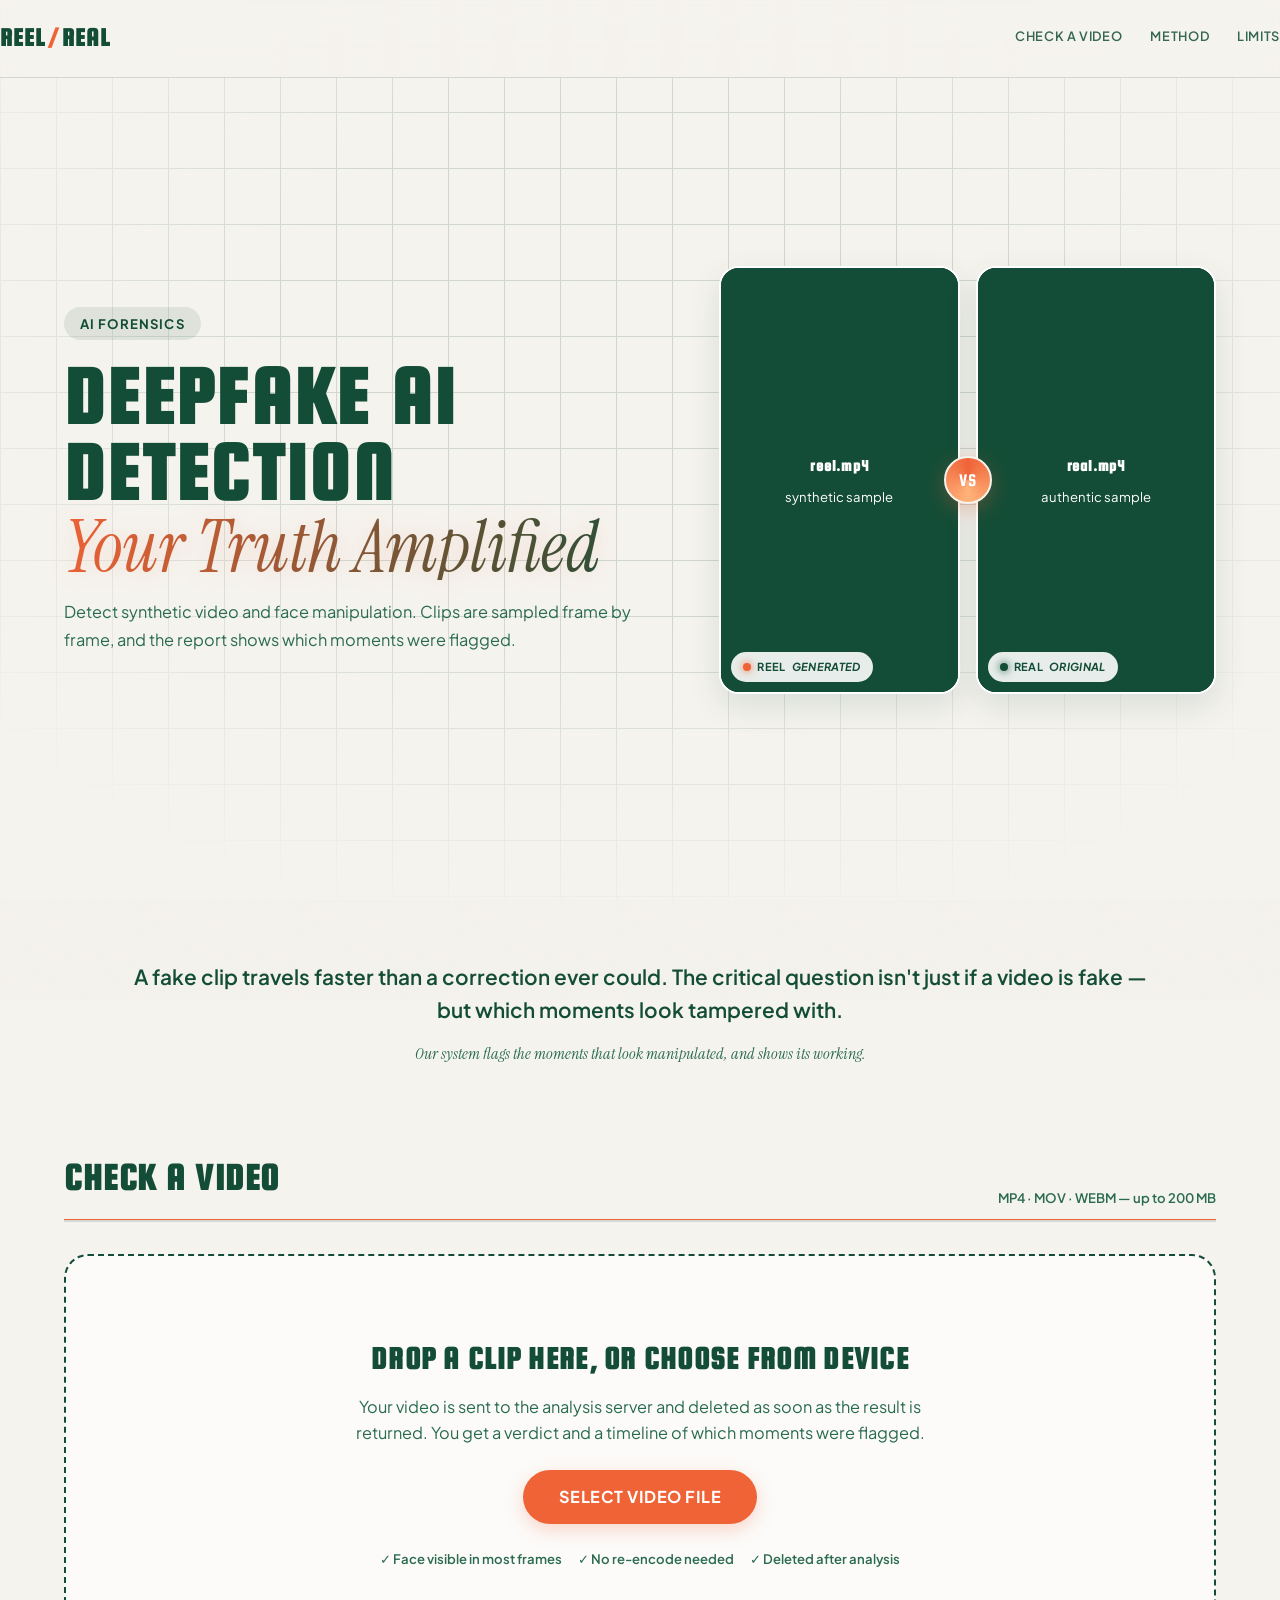
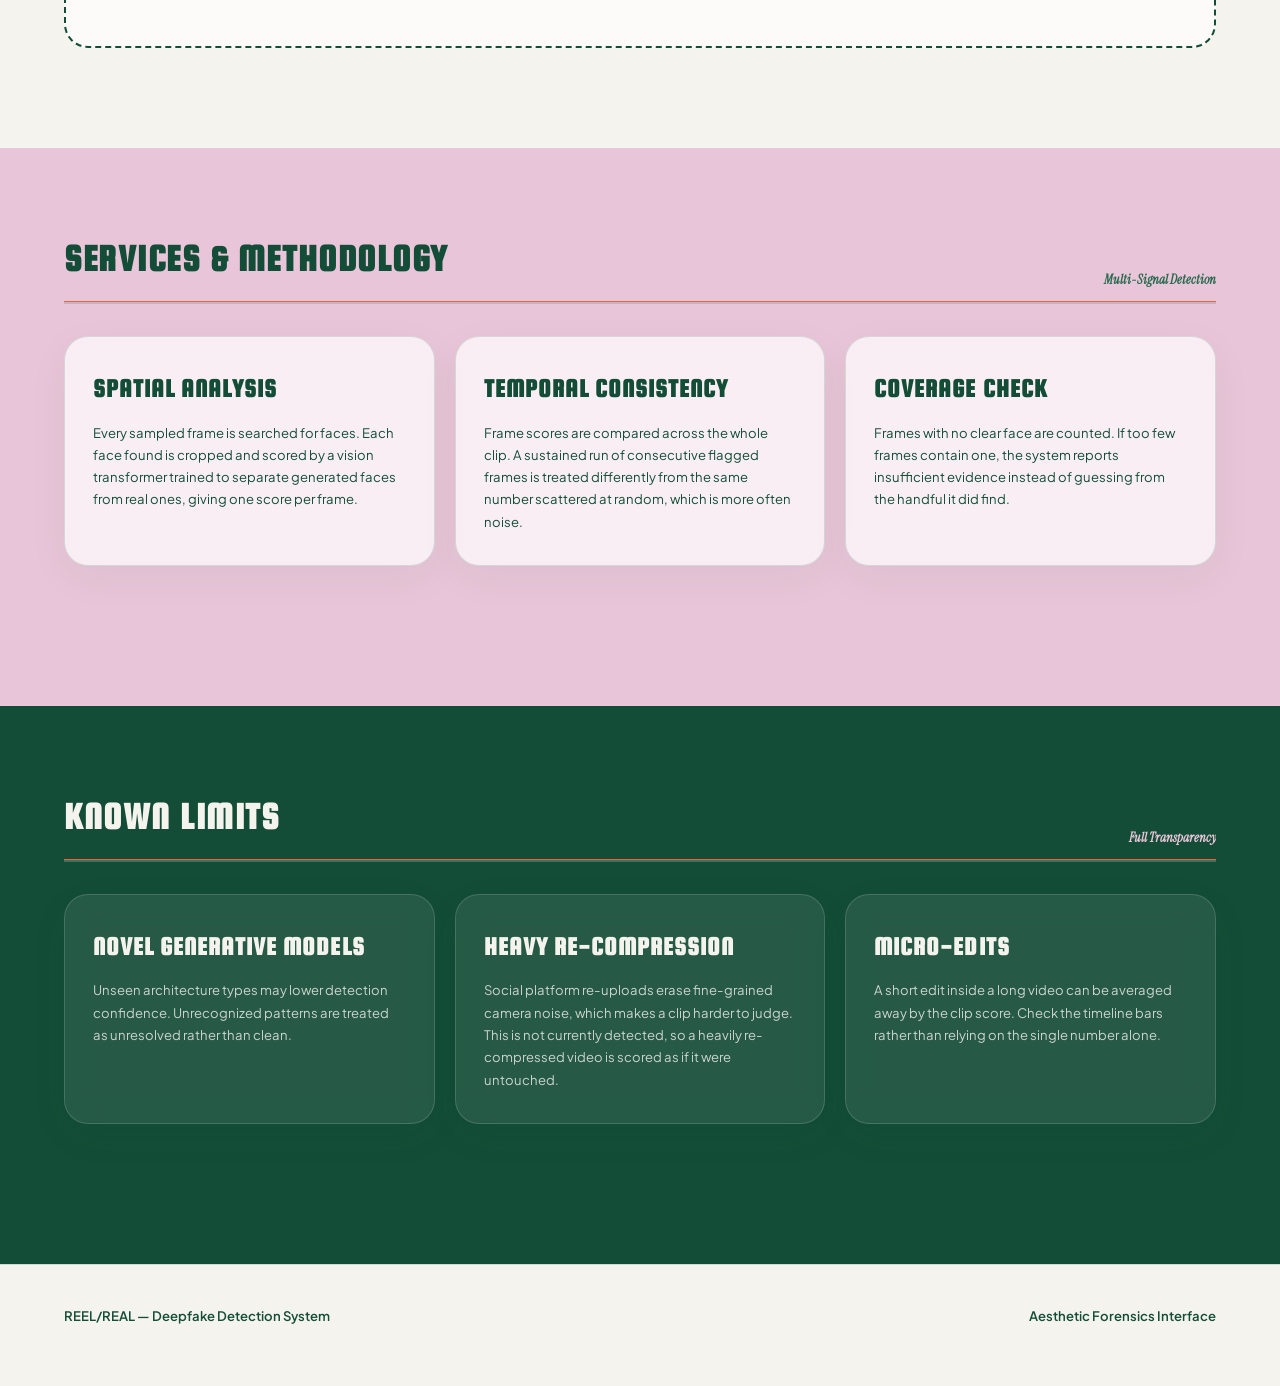
==== site/index.html @ 2e3a3734 "REEL/REAL deepfake detector: website, Chrome extension, connector, model" ====
<!DOCTYPE html>
<html lang="en">
<head>
<meta charset="utf-8">
<meta name="viewport" content="width=device-width, initial-scale=1">
<title>REEL vs REAL — Deepfake Video Detection</title>

<link rel="preconnect" href="https://fonts.googleapis.com">
<link rel="preconnect" href="https://fonts.gstatic.com" crossorigin>
<link href="https://fonts.googleapis.com/css2?family=Instrument+Serif:ital@0;1&family=Plus+Jakarta+Sans:wght@400;500;600;700;800&family=Squada+One&display=swap" rel="stylesheet">

<!-- tokens.css must load first: site.css consumes its custom properties.
     tokens.css is duplicated verbatim into extension/css/ so both surfaces
     share one palette and type scale. -->
<link rel="stylesheet" href="css/tokens.css">
<link rel="stylesheet" href="css/site.css">

<!-- Motion layer. Both files are purely additive and load last so they can
     override nothing but animation. Deleting these two lines returns the site
     to its static look with no other side effects. -->
<link rel="stylesheet" href="css/animate.css">
<link rel="stylesheet" href="css/enhance.css">
</head>
<body>

<header class="mast">
  <div class="wrap mast-in">
    <a href="#" class="mark">REEL<span>/</span>REAL</a>
    <nav>
      <a href="#detect">Check a video</a>
      <a href="#method">Method</a>
      <a href="#limits">Limits</a>
    </nav>
  </div>
</header>

<main>
<!-- Hero Section with Squada One Bold Display Headline -->
<section class="hero">
  <div class="wrap">
    <div class="hero-grid">

      <div class="hero-text">
        <span class="hero-tag">AI Forensics</span>
        <h1 class="title">DEEPFAKE AI DETECTION <span>Your Truth Amplified</span></h1>
        <p class="sub">Detect synthetic video and face manipulation. Clips are sampled frame by frame, and the report shows which moments were flagged.</p>
      </div>

      <div class="pair-wrapper">
        <div class="pair">
          <!-- Drop your own 9:16 clips at site/assets/reel.mp4 and
               site/assets/real.mp4. Until then the green .ghost panel shows. -->
          <figure class="slot" style="margin:0">
            <div class="ghost"><b>reel.mp4</b>synthetic sample</div>
            <video src="assets/reel.mp4" muted loop playsinline preload="metadata"></video>
            <figcaption class="slot-tag"><span class="dot f"></span> REEL <em>generated</em></figcaption>
          </figure>

          <div class="vs-badge">VS</div>

          <figure class="slot" style="margin:0">
            <div class="ghost"><b>real.mp4</b>authentic sample</div>
            <video src="assets/real.mp4" muted loop playsinline preload="metadata"></video>
            <figcaption class="slot-tag"><span class="dot t"></span> REAL <em>original</em></figcaption>
          </figure>
        </div>
      </div>

    </div>
  </div>
</section>

<section class="statement">
  <div class="wrap">
    <p>A fake clip travels faster than a correction ever could. The critical question isn't just if a video is fake — but which moments look tampered with.</p>
    <small class="serif">Our system flags the moments that look manipulated, and shows its working.</small>
  </div>
</section>

<section class="upload" id="detect">
  <div class="wrap">
    <div class="sec-head">
      <h2>Check a video</h2>
      <span>MP4 · MOV · WEBM — up to 200 MB</span>
    </div>

    <div class="drop" id="drop">
      <h3>Drop a clip here, or choose from device</h3>
      <p>Your video is sent to the analysis server and deleted as soon as the result is returned. You get a verdict and a timeline of which moments were flagged.</p>
      <button class="btn" id="pick">Select Video File</button>
      <!-- The real input is visually hidden and clicked programmatically so we
           can style the trigger freely without losing keyboard accessibility. -->
      <input type="file" id="file" accept="video/*" class="sr">

      <div class="limits">
        <span>✓ Face visible in most frames</span>
        <span>✓ No re-encode needed</span>
        <span>✓ Deleted after analysis</span>
      </div>
    </div>

    <div class="staged glass-panel" id="staged">
      <div class="staged-row">
        <div>
          <div class="name" id="sName">—</div>
          <div class="meta" id="sMeta">—</div>
        </div>
        <div class="grow">
          <button class="btn ghost" id="clear">Remove</button>
          <button class="btn" id="run">Analyze Video</button>
        </div>
      </div>

      <!-- Shown as soon as a file is chosen, so the clip can be checked before
           committing to a 35-second analysis. Muted: an autoplaying preview that
           makes noise is hostile. -->
      <div class="staged-preview" id="sPreview">
        <video id="sVideo" muted playsinline controls preload="metadata"></video>
      </div>

      <div class="bar" id="bar"><i></i></div>
      <div class="bar-label" id="barLabel">Extracting frames…</div>
    </div>
  </div>
</section>

<section class="report" id="report">
  <div class="wrap">
    <div class="sec-head">
      <h2>Analysis Report</h2>
      <span id="stamp">—</span>
    </div>

    <!-- Only shown when a result arrives from the Chrome extension. -->
    <div class="handoff-note" id="handoffNote"></div>

    <div class="glass-panel">
      <div class="verdict">
        <div class="file">
          <h3 id="rName">—</h3>
          <p id="rMeta">—</p>
        </div>
        <div class="badge" id="rBadge">Likely synthetic</div>
      </div>

      <div class="stats">
        <div class="stat"><span>Synthetic score</span><strong id="rScore">0.00</strong></div>
        <div class="stat"><span>Calibrated band</span><strong id="rBand">—</strong></div>
        <div class="stat"><span>Flagged duration (est.)</span><strong id="rDur">—</strong></div>
      </div>

      <div class="viewer">
        <div class="viewer-video">
          <div class="ghost" id="vGhost">Preview window</div>
          <video id="rVideo" controls playsinline></video>
        </div>
      </div>

      <div class="timeline">
        <h4>Timeline</h4>
        <p class="hint">Built from frames sampled across the clip, not from every frame. Click any bar to jump to that moment.</p>
        <div class="bars" id="bars"></div>
        <div class="axis"><span>0:00</span><span id="axisMid">—</span><span id="axisEnd">0:24</span></div>
        <div class="legend">
          <span><i style="background:var(--true)"></i> Below threshold</span>
          <span><i style="background:var(--warn)"></i> Near threshold</span>
          <span><i style="background:var(--fake)"></i> Above threshold — flagged</span>
        </div>
      </div>

      <div class="caveat">
        <b>Reading the score:</b> This model is uncalibrated, so the score is a raw model output rather than a probability, and no confidence interval is shown. It has not yet been validated against known deepfakes. Treat the result as an indication to look closer, not as a finding. The timeline is more informative than the single number.
      </div>
    </div>

    <div class="report-actions">
      <button class="btn ghost" id="again">Check another video</button>
    </div>
  </div>
</section>

<!-- Section with Aesthetic Pink Background -->
<div class="pink-theme-section">
  <section class="method" id="method">
    <div class="wrap">
      <div class="sec-head">
        <h2>Services &amp; Methodology</h2>
        <span class="serif">Multi-Signal Detection</span>
      </div>
      <div class="method-grid">
        <div class="cell glass-panel">
          <h3>Spatial Analysis</h3>
          <p>Every sampled frame is searched for faces. Each face found is cropped and scored by a vision transformer trained to separate generated faces from real ones, giving one score per frame.</p>
        </div>
        <div class="cell glass-panel">
          <h3>Temporal Consistency</h3>
          <p>Frame scores are compared across the whole clip. A sustained run of consecutive flagged frames is treated differently from the same number scattered at random, which is more often noise.</p>
        </div>
        <div class="cell glass-panel">
          <h3>Coverage Check</h3>
          <p>Frames with no clear face are counted. If too few frames contain one, the system reports insufficient evidence instead of guessing from the handful it did find.</p>
        </div>
      </div>
    </div>
  </section>
</div>

<!-- Section with Dark Forest Green Theme -->
<div class="dark-theme-section">
  <section class="method" id="limits">
    <div class="wrap">
      <div class="sec-head">
        <h2>Known Limits</h2>
        <span class="serif">Full Transparency</span>
      </div>
      <div class="method-grid">
        <div class="cell glass-panel">
          <h3>Novel Generative Models</h3>
          <p>Unseen architecture types may lower detection confidence. Unrecognized patterns are treated as unresolved rather than clean.</p>
        </div>
        <div class="cell glass-panel">
          <h3>Heavy Re-compression</h3>
          <p>Social platform re-uploads erase fine-grained camera noise, which makes a clip harder to judge. This is not currently detected, so a heavily re-compressed video is scored as if it were untouched.</p>
        </div>
        <div class="cell glass-panel">
          <h3>Micro-Edits</h3>
          <p>A short edit inside a long video can be averaged away by the clip score. Check the timeline bars rather than relying on the single number alone.</p>
        </div>
      </div>
    </div>
  </section>
</div>

</main>

<footer>
  <div class="wrap foot-in">
    <span>REEL/REAL — Deepfake Detection System</span>
    <span>Aesthetic Forensics Interface</span>
  </div>
</footer>

<!-- detector.js defines window.ReelReal and must load before app.js. -->
<script src="js/config.js"></script>
<script src="js/detector.js"></script>
<script src="js/app.js"></script>

<!-- Motion layer, loaded after app.js so the elements it watches already
     exist. Neither file reads or writes analysis state. -->
<script src="js/reveal.js"></script>
<script src="js/enhance.js"></script>
</body>
</html>
---- site/css/tokens.css ----
/* ============================================================================
   REEL/REAL — SHARED STYLE LAYER
   ----------------------------------------------------------------------------
   This file is the single source of visual truth for BOTH surfaces:
     site/css/tokens.css        <-- you are here (the master copy)
     extension/css/tokens.css   <-- byte-identical duplicate

   Chrome extensions cannot reach outside their own folder, so the extension
   needs its own physical copy. Edit THIS file, then copy it across. Everything
   below is surface-agnostic: design tokens plus the handful of primitives that
   genuinely look the same in a 1320px page and a 380px popup.

   Anything that is layout-specific lives in site/css/site.css or
   extension/css/popup.css instead.
   ========================================================================== */

:root {
  /* ---- Palette ---- */
  --bg-cream: #F5F3EE;
  --bg-pink: #E8C5D8;
  --forest-green: #144D37;
  --forest-dark: #0A3223;
  --accent-orange: #EF6337;
  --accent-blue: #3A82C4;
  --text-dark: #144D37;
  --text-muted: #2A6B50;

  --white: #ffffff;
  --white-trans: rgba(255, 255, 255, 0.72);
  --white-glass: rgba(255, 255, 255, 0.65);
  --green-glass: rgba(20, 77, 55, 0.05);
  --border-color: rgba(20, 77, 55, 0.15);

  /* ---- Verdict semantics ----
     These three names are the contract between the CSS and the detector's
     `severity` / timeline `label` values. Do not rename without updating
     js/detector.js. */
  --fake: #EF6337;   /* severity: bad  / label: synthetic */
  --warn: #D97706;   /* severity: warn / label: uncertain */
  --true: #144D37;   /* severity: ok   / label: authentic */

  /* ---- Type families ----
     Tokenised so the extension can swap in local fallbacks without the
     component CSS knowing anything about it. */
  --font-sans: "Plus Jakarta Sans", system-ui, -apple-system, "Segoe UI", sans-serif;
  --font-display: "Squada One", "Arial Narrow", Impact, sans-serif;
  --font-serif: "Instrument Serif", Georgia, "Times New Roman", serif;

  /* ---- Fluid type scale ----
     clamp() means the site scales with the viewport. The popup has a fixed
     380px viewport, so it lands near the bottom of every clamp automatically. */
  --step--1: clamp(.72rem, .68rem + .2vw, .82rem);
  --step-0: clamp(.9rem, .85rem + .25vw, 1.02rem);
  --step-1: clamp(1.1rem, 1rem + .45vw, 1.3rem);
  --step-2: clamp(1.6rem, 1.4rem + 1vw, 2.2rem);
  --step-3: clamp(2.4rem, 1.8rem + 3vw, 4.2rem);

  --gutter: clamp(20px, 5vw, 80px);
  --maxw: 1320px;
  --radius: 24px;
  --radius-sm: 14px;
}

/* ---- Reset / base ---- */
* { box-sizing: border-box; }
html { scroll-behavior: smooth; }

@media (prefers-reduced-motion: reduce) {
  html { scroll-behavior: auto; }
  * { animation: none !important; transition: none !important; }
}

a { color: inherit; text-decoration: none; }
:focus-visible { outline: 2px solid var(--forest-green); outline-offset: 3px; }

/* Visually hidden but still announced by screen readers. Used for the real
   <input type="file">, which we hide behind a styled button. */
.sr {
  position: absolute; width: 1px; height: 1px;
  overflow: hidden; clip: rect(0 0 0 0); white-space: nowrap;
}

.serif { font-family: var(--font-serif); font-style: italic; }
.sans-bold { font-family: var(--font-display); text-transform: uppercase; letter-spacing: .05em; }

/* ============================================================================
   SHARED PRIMITIVES — identical on both surfaces
   ========================================================================== */

/* Frosted card. backdrop-filter needs something behind it to blur, so this
   only reads as "glass" over the cream/pink page backgrounds. */
.glass-panel {
  background: var(--white-glass);
  backdrop-filter: blur(16px);
  -webkit-backdrop-filter: blur(16px);
  border: 1px solid var(--border-color);
  border-radius: var(--radius);
  box-shadow: 0 12px 40px rgba(20, 77, 55, 0.05);
}

.btn {
  display: inline-block;
  padding: 14px 36px;
  border: none;
  border-radius: 50px;
  background: var(--accent-orange);
  color: var(--white);
  font: inherit;
  font-size: var(--step-0);
  font-weight: 700;
  cursor: pointer;
  transition: all .2s ease;
  text-transform: uppercase;
  letter-spacing: 0.03em;
  box-shadow: 0 6px 18px rgba(239, 99, 55, 0.25);
}
.btn:hover { background: #d85228; transform: translateY(-2px); box-shadow: 0 10px 22px rgba(239, 99, 55, 0.35); }
.btn.ghost {
  background: var(--white); color: var(--forest-green);
  border: 1px solid var(--border-color); box-shadow: none; text-transform: none;
}
.btn.ghost:hover { background: var(--bg-cream); transform: translateY(-2px); }
.btn[disabled] { opacity: .4; cursor: not-allowed; transform: none; }

/* Verdict pill. Defaults to "synthetic"; .clean flips it to authentic. */
.badge {
  padding: 10px 20px;
  font-size: var(--step--1);
  font-weight: 700;
  border-radius: 50px;
  border: 1px solid var(--fake);
  color: var(--fake);
  background: rgba(239, 99, 55, 0.1);
  white-space: nowrap;
  text-transform: uppercase;
  letter-spacing: 0.05em;
}
.badge.clean { border-color: var(--true); color: var(--true); background: rgba(20, 77, 55, 0.1); }

/* Status dot */
.dot { width: 8px; height: 8px; border-radius: 50%; display: inline-block; }
.dot.f { background: var(--fake); box-shadow: 0 0 8px var(--fake); }
.dot.t { background: var(--true); box-shadow: 0 0 8px var(--true); }

/* Evidence row: label on the left, detector finding on the right.
   The severity class comes straight off result.artifacts[].severity. */
.ev {
  display: flex; align-items: center; justify-content: space-between; gap: 16px;
  padding: 12px 0; border-top: 1px solid var(--border-color);
  font-size: var(--step--1);
}
.ev:first-of-type { border-top: 0; }
.ev b { font-weight: 600; color: var(--forest-green); }
.ev span { color: var(--text-muted); font-weight: 600; text-align: right; }
.ev span.flag, .ev span.warn { color: var(--warn); }
.ev span.bad { color: var(--fake); }
.ev span.ok { color: var(--true); }
/* "na" = the model does not measure this signal at all. Deliberately muted and
   italic so an unmeasured row can never be mistaken at a glance for a finding. */
.ev span.na { color: var(--text-muted); font-weight: 500; font-style: italic; opacity: .7; }

/* Per-second timeline. Each <button> is one second of video; its height is the
   synthetic score and its class is the verdict label for that second. */
.bars { display: flex; align-items: flex-end; gap: 4px; height: 100px; }
.bars button {
  flex: 1; border: 0; padding: 0; background: var(--true);
  cursor: pointer; border-radius: 4px; opacity: .85; transition: all .15s ease;
}
.bars button.w { background: var(--warn); }
.bars button.f { background: var(--fake); }
.bars button:hover { opacity: 1; transform: scaleY(1.08); }
.bars button.now { opacity: 1; box-shadow: 0 0 0 2px var(--white) inset; }

.axis {
  display: flex; justify-content: space-between; margin-top: 12px;
  font-size: var(--step--1); color: var(--text-muted); font-weight: 600;
}
.legend {
  display: flex; flex-wrap: wrap; gap: 20px; margin-top: 20px;
  font-size: var(--step--1); color: var(--text-muted); font-weight: 600;
}
.legend i { width: 10px; height: 10px; border-radius: 50%; display: inline-block; margin-right: 6px; }

/* Determinate progress bar used during analysis on both surfaces. */
.bar { height: 6px; background: rgba(20, 77, 55, 0.1); border-radius: 10px; overflow: hidden; display: none; }
.bar.on { display: block; }
.bar i { display: block; height: 100%; width: 0; background: var(--forest-green); transition: width .2s linear; }
.bar-label { margin-top: 10px; font-size: var(--step--1); color: var(--forest-green); font-weight: 600; display: none; }
.bar-label.on { display: block; }

/* Dashed upload target. .over is toggled during dragenter/dragover. */
.drop {
  border: 2px dashed var(--forest-green);
  background: var(--white-glass);
  backdrop-filter: blur(12px);
  border-radius: var(--radius);
  text-align: center;
  transition: all .2s ease;
}
.drop.over { border-color: var(--accent-orange); background: var(--white); }
---- site/css/site.css ----
/* ============================================================================
   REEL/REAL — WEBSITE LAYOUT
   ----------------------------------------------------------------------------
   Website-only styles. Loaded AFTER tokens.css, which supplies every colour,
   font family, size step and shared primitive used below.

   Nothing in this file is duplicated into the extension: a fixed masthead,
   100vh hero and 3-up grids are meaningless in a 380px popup.
   ========================================================================== */

body {
  margin: 0;
  background-color: var(--bg-cream);
  color: var(--forest-green);
  font-family: var(--font-sans);
  font-size: var(--step-0);
  line-height: 1.6;
  -webkit-font-smoothing: antialiased;
  min-height: 100vh;
}

.wrap { max-width: var(--maxw); margin: 0 auto; padding-inline: var(--gutter); }

/* ---------- Masthead ---------- */
/* The masthead is fixed, so an anchor jump would otherwise scroll a section's
   heading underneath it and leave the body copy as the first visible thing.
   scroll-padding-top holds every #anchor landing clear of the bar - measured
   header height is 78px, plus breathing room. */
html { scroll-padding-top: 96px; }

.mast {
  position: fixed; top: 0; left: 0; right: 0; z-index: 40;
  backdrop-filter: blur(12px); -webkit-backdrop-filter: blur(12px);
  background: rgba(245, 243, 238, 0.85);
  border-bottom: 1px solid var(--border-color);
}
.mast-in {
  display: flex; align-items: center; justify-content: space-between;
  padding: 18px 0; font-size: var(--step--1); font-weight: 600; letter-spacing: .05em;
}
.mark {
  font-family: var(--font-display);
  font-size: clamp(1.4rem, 2vw, 1.8rem); color: var(--forest-green);
  letter-spacing: 0.04em; text-transform: uppercase;
  display: flex; align-items: center; gap: 4px;
}
.mark span { color: var(--accent-orange); }
.mast nav { display: flex; gap: 28px; }
.mast nav a {
  color: var(--forest-green); opacity: 0.85; transition: opacity .2s, transform .2s;
  position: relative; padding-bottom: 4px; font-weight: 600;
  text-transform: uppercase; font-size: 0.8rem; letter-spacing: 0.05em;
}
.mast nav a:hover { opacity: 1; transform: translateY(-1px); }
@media (max-width: 760px) { .mast nav { display: none; } }

/* ---------- Hero ---------- */
.hero {
  min-height: 100vh;
  display: flex; align-items: center; justify-content: center;
  padding: 120px 0 60px; position: relative;
  background: var(--bg-cream);
}
.hero-grid {
  display: grid; grid-template-columns: 1.1fr 0.9fr; gap: 48px;
  align-items: center; width: 100%;
}
@media (max-width: 960px) {
  .hero-grid { grid-template-columns: 1fr; gap: 40px; text-align: center; }
}

.hero-text { display: flex; flex-direction: column; gap: 18px; }
.hero-tag {
  display: inline-block; align-self: flex-start;
  padding: 6px 16px; background: rgba(20, 77, 55, 0.1); color: var(--forest-green);
  border-radius: 50px; font-size: var(--step--1); font-weight: 700;
  letter-spacing: .08em; text-transform: uppercase;
}
@media (max-width: 960px) { .hero-tag { align-self: center; } }

.title {
  margin: 0;
  font-family: var(--font-display);
  font-size: clamp(3.2rem, 6.5vw, 5.8rem);
  line-height: 0.92;
  color: var(--forest-green);
  letter-spacing: 0.04em;
  text-transform: uppercase;
}
/* The italic serif second line is the one deliberate break from the display
   face — it carries the whole "editorial" feel of the brand. */
.title span {
  font-family: var(--font-serif);
  font-style: italic;
  font-weight: 400;
  text-transform: none;
  color: var(--accent-orange);
  display: block;
  letter-spacing: normal;
  font-size: 0.85em;
  margin-top: 4px;
}

.sub {
  margin: 0; color: var(--text-muted); font-size: var(--step-0);
  line-height: 1.7; max-width: 52ch; font-weight: 400;
}

/* ---------- Hero video pair (9:16 reel format) ---------- */
.pair-wrapper { position: relative; width: 100%; max-width: 520px; margin: 0 auto; }
.pair {
  display: grid; grid-template-columns: 1fr 1fr; gap: 16px;
  position: relative; align-items: center;
}
.vs-badge {
  position: absolute; top: 50%; left: 50%; transform: translate(-50%, -50%);
  z-index: 10; width: 48px; height: 48px; background: var(--accent-orange);
  color: var(--white); font-family: var(--font-display); font-size: 1.1rem;
  letter-spacing: 0.05em; border-radius: 50%; display: grid; place-content: center;
  box-shadow: 0 6px 20px rgba(239, 99, 55, 0.3); border: 2px solid var(--bg-cream);
}

.slot {
  position: relative; background: var(--forest-dark); aspect-ratio: 9/16;
  border-radius: 20px; overflow: hidden;
  box-shadow: 0 12px 32px rgba(20, 77, 55, 0.12);
  border: 2px solid var(--white); transition: transform .3s ease;
}
.slot:hover { transform: translateY(-4px); }
.slot video { width: 100%; height: 100%; object-fit: cover; display: block; }
/* Placeholder shown until the video's first frame decodes — and left in place
   permanently if assets/reel.mp4 and assets/real.mp4 are missing. */
.slot .ghost {
  position: absolute; inset: 0;
  display: flex; flex-direction: column; align-items: center; justify-content: center;
  gap: 6px; text-align: center; color: var(--white);
  background: var(--forest-green);
  font-size: var(--step--1); padding: 12px;
}
.slot .ghost b { display: block; font-size: var(--step-0); font-family: var(--font-display); letter-spacing: 0.05em; }

.slot-tag {
  position: absolute; left: 10px; bottom: 10px; display: flex;
  align-items: center; gap: 6px; padding: 6px 12px; background: rgba(255, 255, 255, 0.9);
  backdrop-filter: blur(8px); border-radius: 50px;
  font-size: clamp(.6rem, .55rem + .18vw, .7rem);
  font-weight: 700; color: var(--forest-green); text-transform: uppercase; letter-spacing: 0.03em;
}

.pair-note {
  display: flex; justify-content: space-between; gap: 16px; margin-top: 16px;
  font-size: var(--step--1); color: var(--text-muted); font-weight: 600;
}

/* ---------- Statement ---------- */
.statement { padding: 60px 0 80px; text-align: center; }
.statement p {
  margin: 0 auto; max-width: 68ch; font-size: var(--step-1);
  line-height: 1.6; color: var(--forest-green); font-weight: 600;
}
.statement small { display: block; margin-top: 14px; color: var(--text-muted); font-size: var(--step-0); }

/* ---------- Section headers ---------- */
.sec-head {
  display: flex; align-items: flex-end; justify-content: space-between; gap: 20px;
  margin-bottom: 32px; border-bottom: 2px solid var(--border-color); padding-bottom: 12px;
}
.sec-head h2 {
  margin: 0;
  font-family: var(--font-display);
  font-size: clamp(2rem, 3vw, 2.8rem);
  color: var(--forest-green);
  letter-spacing: 0.04em;
  text-transform: uppercase;
}
.sec-head span { font-size: var(--step--1); color: var(--text-muted); font-weight: 600; }

/* ---------- Upload ---------- */
.upload { padding-bottom: 100px; }
.upload .drop { padding: clamp(40px, 6vw, 80px) 24px; }
.drop h3 {
  margin: 0 0 10px;
  font-family: var(--font-display);
  color: var(--forest-green);
  font-size: clamp(1.8rem, 2.5vw, 2.4rem);
  letter-spacing: 0.04em;
  text-transform: uppercase;
}
.drop p { margin: 0 auto; max-width: 50ch; color: var(--text-muted); font-size: var(--step-0); }
.drop .btn { margin-top: 24px; }

.limits {
  display: flex; flex-wrap: wrap; gap: 16px; justify-content: center;
  margin-top: 24px; font-size: var(--step--1); color: var(--text-muted); font-weight: 600;
}

/* Staged file panel — appears once a file is chosen. */
.staged { margin-top: 24px; display: none; padding: 24px; }
.staged.on { display: block; }
.staged-row { display: flex; align-items: center; gap: 16px; flex-wrap: wrap; }
.staged-row .name { font-size: var(--step-0); font-weight: 700; color: var(--forest-green); }
.staged-row .meta { color: var(--text-muted); font-size: var(--step--1); }
.staged-row .grow { margin-left: auto; display: flex; gap: 12px; }
.staged .bar { margin-top: 18px; }

/* Hidden until stageFile() has a blob to play. Results imported from the
   extension have no playable file, so this stays collapsed there. */
.staged-preview { display: none; margin-top: 18px; }
.staged-preview.on { display: block; }
.staged-preview video {
  display: block; width: 100%; max-height: 320px;
  background: #000; border-radius: 14px;
  object-fit: contain;                 /* letterbox rather than crop or stretch */
}

/* ---------- Report ---------- */
.report { display: none; padding-bottom: 100px; }
.report.on { display: block; }

.verdict {
  display: flex; align-items: center; justify-content: space-between; gap: 20px;
  flex-wrap: wrap; padding: 28px; border-bottom: 1px solid var(--border-color);
}
.verdict .file h3 {
  margin: 0;
  font-family: var(--font-display);
  font-size: var(--step-2);
  letter-spacing: 0.03em;
  text-transform: uppercase;
  color: var(--forest-green);
  overflow-wrap: anywhere;
}
.verdict .file p { margin: 4px 0 0; color: var(--text-muted); font-size: var(--step--1); }

.stats { display: grid; grid-template-columns: repeat(3, 1fr); gap: 16px; padding: 24px; }
@media (max-width: 720px) { .stats { grid-template-columns: 1fr; } }
.stat span { display: block; color: var(--text-muted); font-size: var(--step--1); font-weight: 600; }
.stat strong {
  display: block; margin-top: 6px;
  font-family: var(--font-display);
  font-size: clamp(2rem, 3vw, 2.6rem);
  color: var(--forest-green);
  letter-spacing: 0.04em;
}

/* The evidence panel used to sit beside the player in a 2-column grid. With
   that panel gone the player is the only child, so it is centred and capped
   rather than stretched to the full report width. */
.viewer { display: block; padding: 24px; }

.viewer-video {
  background: #000; border-radius: 16px; overflow: hidden;
  position: relative; display: flex; align-items: center;
  width: 100%; max-width: 560px; margin-inline: auto;
  aspect-ratio: 16 / 9;                /* holds the box open before a clip loads */
}
.viewer-video video { width: 100%; height: 100%; object-fit: contain; }
.viewer-video .ghost {
  position: absolute; inset: 0; display: grid; place-content: center;
  color: var(--white); font-size: var(--step--1); background: var(--forest-green);
  text-align: center; padding: 20px;
}

.timeline { padding: 28px; }
.timeline h4 {
  margin: 0 0 4px;
  font-family: var(--font-display);
  font-size: var(--step-1);
  color: var(--forest-green);
  letter-spacing: 0.04em;
  text-transform: uppercase;
}
.timeline .hint { margin: 0 0 20px; font-size: var(--step--1); color: var(--text-muted); }

.caveat { padding: 24px; color: var(--forest-green); font-size: var(--step--1); line-height: 1.7; }

.report-actions { display: flex; gap: 16px; margin-top: 28px; flex-wrap: wrap; }

/* Banner shown only when a report arrived from the Chrome extension via the
   URL fragment. Hidden by default; app.js adds .on. */
.handoff-note {
  display: none; margin-bottom: 20px; padding: 14px 20px;
  border-radius: var(--radius-sm);
  background: rgba(58, 130, 196, 0.12);
  border: 1px solid rgba(58, 130, 196, 0.35);
  color: var(--forest-green); font-size: var(--step--1); font-weight: 600;
}
.handoff-note.on { display: block; }

/* ---------- Themed section wrappers ---------- */
.pink-theme-section { background-color: var(--bg-pink); padding: 80px 0; }

.method { padding-bottom: 60px; }
.method-grid { display: grid; grid-template-columns: repeat(3, 1fr); gap: 20px; }
@media (max-width: 820px) { .method-grid { grid-template-columns: 1fr; } }

.cell { padding: 32px 28px; background: rgba(255, 255, 255, 0.7); }
.cell h3 {
  margin: 0 0 12px;
  font-family: var(--font-display);
  color: var(--forest-green);
  font-size: clamp(1.4rem, 2vw, 1.8rem);
  letter-spacing: 0.04em;
  text-transform: uppercase;
}
.cell p { margin: 0; color: var(--forest-green); font-size: var(--step--1); line-height: 1.7; }

.dark-theme-section {
  background-color: var(--forest-green);
  color: var(--bg-cream);
  padding: 80px 0;
}
.dark-theme-section .sec-head { border-bottom-color: rgba(255, 255, 255, 0.2); }
.dark-theme-section .sec-head h2 { color: var(--bg-cream); }
.dark-theme-section .sec-head span { color: var(--bg-pink); }
.dark-theme-section .cell { background: rgba(255, 255, 255, 0.08); border-color: rgba(255, 255, 255, 0.15); }
.dark-theme-section .cell h3 { color: var(--bg-cream); }
.dark-theme-section .cell p { color: rgba(245, 243, 238, 0.8); }

/* ---------- Footer ---------- */
footer {
  border-top: 1px solid var(--border-color); padding: 40px 0 60px;
  color: var(--forest-green); font-size: var(--step--1); font-weight: 600;
  background: var(--bg-cream);
}
.foot-in { display: flex; flex-wrap: wrap; gap: 16px; justify-content: space-between; }

/* ---------- Print ----------------------------------------------------------
   No button triggers this any more. It is kept so that a reader who prints the
   page themselves (Ctrl+P, or Save as PDF) still gets just the report instead
   of the whole marketing page. Delete this block to drop printing entirely. */
@media print {
  .mast, .hero, .statement, .upload, .report-actions,
  .pink-theme-section, .dark-theme-section, footer { display: none !important; }
  .report { display: block !important; padding: 0; }
  .glass-panel { backdrop-filter: none; background: #fff; box-shadow: none; }
  body { background: #fff; }
}
---- site/css/enhance.css ----
/* ============================================================================
   REEL/REAL — ENHANCEMENT LAYER
   ----------------------------------------------------------------------------
   Purely additive, same as animate.css: no colours, layout, fonts, or markup
   are changed here — every value below is pulled from tokens.css. This file
   adds an ambient forensic-lab atmosphere (drifting light, scan grain, cursor
   glow), richer text choreography, and physical hover feedback on cards,
   buttons, and media. All fixed/decorative nodes are injected at runtime by
   js/enhance.js and are pointer-events:none, so nothing here can shift layout
   or intercept clicks. Safe to delete alongside enhance.js.
   ========================================================================== */

@media (prefers-reduced-motion: no-preference) {

  /* ============================================================
     AMBIENT BACKGROUND — fixed, behind everything, never scrolls
     ============================================================ */
  #rr-atmosphere {
    position: fixed; inset: 0; z-index: -2;
    overflow: hidden; pointer-events: none;
  }
  .rr-blob {
    position: absolute; border-radius: 50%;
    filter: blur(60px);
    opacity: .38;
    will-change: transform;
  }
  .rr-blob.b1 {
    width: 46vw; height: 46vw; top: -14vw; left: -10vw;
    background: radial-gradient(circle at 35% 35%, var(--accent-orange), transparent 70%);
    animation: rrDrift1 26s ease-in-out infinite;
  }
  .rr-blob.b2 {
    width: 40vw; height: 40vw; top: 10vh; right: -14vw;
    background: radial-gradient(circle at 60% 40%, var(--accent-blue), transparent 70%);
    animation: rrDrift2 32s ease-in-out infinite;
  }
  .rr-blob.b3 {
    width: 50vw; height: 50vw; bottom: -22vw; left: 18vw;
    background: radial-gradient(circle at 50% 50%, var(--forest-green), transparent 72%);
    opacity: .16;
    animation: rrDrift3 38s ease-in-out infinite;
  }
  .rr-blob.b4 {
    width: 30vw; height: 30vw; bottom: 4vh; right: 6vw;
    background: radial-gradient(circle at 50% 50%, var(--bg-pink), transparent 70%);
    opacity: .5;
    animation: rrDrift2 30s ease-in-out infinite reverse;
  }

  @keyframes rrDrift1 {
    0%, 100% { transform: translate(0, 0) scale(1); }
    33%      { transform: translate(6vw, 4vh) scale(1.08); }
    66%      { transform: translate(-3vw, 7vh) scale(.95); }
  }
  @keyframes rrDrift2 {
    0%, 100% { transform: translate(0, 0) scale(1); }
    50%      { transform: translate(-7vw, 6vh) scale(1.12); }
  }
  @keyframes rrDrift3 {
    0%, 100% { transform: translate(0, 0) scale(1); }
    50%      { transform: translate(4vw, -5vh) scale(1.06); }
  }

  /* Fine grain overlay — a whisper of analog texture over the flat cream. */
  #rr-grain {
    position: fixed; inset: -100px; z-index: -1;
    pointer-events: none; opacity: .05; mix-blend-mode: multiply;
    background-image: url("data:image/svg+xml;utf8,<svg xmlns='http://www.w3.org/2000/svg' width='160' height='160'><filter id='n'><feTurbulence type='fractalNoise' baseFrequency='0.9' numOctaves='2' stitchTiles='stitch'/></filter><rect width='100%25' height='100%25' filter='url(%23n)'/></svg>");
    animation: rrGrainShift 1.1s steps(4) infinite;
  }
  @keyframes rrGrainShift {
    0%   { transform: translate(0, 0); }
    25%  { transform: translate(-40px, 20px); }
    50%  { transform: translate(30px, -30px); }
    75%  { transform: translate(-20px, -20px); }
    100% { transform: translate(0, 0); }
  }

  /* Cursor-follow glow — desktop only, extremely subtle. Position is set via
     custom properties written by enhance.js on pointermove. */
  #rr-cursor-glow {
    position: fixed; z-index: -1; pointer-events: none;
    width: 480px; height: 480px; left: 0; top: 0;
    transform: translate(calc(var(--rr-x, 50vw) - 50%), calc(var(--rr-y, 50vh) - 50%));
    background: radial-gradient(circle, rgba(20, 77, 55, 0.10), transparent 68%);
    opacity: 0; transition: opacity .4s ease;
  }
  #rr-cursor-glow.on { opacity: 1; }
  .dark-theme-section ~ #rr-cursor-glow,
  body.rr-on-dark #rr-cursor-glow {
    background: radial-gradient(circle, rgba(245, 243, 238, 0.10), transparent 68%);
  }

  /* Faint drifting blueprint grid — a quiet nod to "schematic analysis",
     confined to the hero section only (not fixed to the viewport, so it
     never shows up behind the upload/report sections below, and no longer
     touches the fixed masthead at all). */
  /* No padding override here: site.css already reserves 120px at the top of
     the hero for the fixed masthead. */
  .hero { overflow: hidden; z-index: 0; }
  #rr-grid {
    position: absolute; inset: 0; z-index: -1; pointer-events: none;
    opacity: .16;
    background-image:
      linear-gradient(var(--forest-green) 1px, transparent 1px),
      linear-gradient(90deg, var(--forest-green) 1px, transparent 1px);
    background-size: 56px 56px;
    -webkit-mask-image: radial-gradient(ellipse 75% 75% at 50% 40%, #000 40%, transparent 88%);
            mask-image: radial-gradient(ellipse 75% 75% at 50% 40%, #000 40%, transparent 88%);
    animation: rrGridDrift 60s linear infinite;
  }
  @keyframes rrGridDrift {
    from { background-position: 0 0, 0 0; }
    to   { background-position: 560px 280px, 560px 280px; }
  }

  /* ============================================================
     HERO TITLE — word-by-word rise, letter-tight kinetic entrance
     ============================================================ */
  .title .rr-word {
    display: inline-block;
    opacity: 0; transform: translateY(.5em) rotate(2deg);
    animation: rrWordIn .7s cubic-bezier(.2,.8,.2,1) forwards;
    animation-delay: calc(var(--i, 0) * 70ms + 120ms);
  }
  @keyframes rrWordIn {
    to { opacity: 1; transform: translateY(0) rotate(0); }
  }

  /* Give the italic tagline a slightly heavier glow pulse than stock animate.css */
  .title span { text-shadow: 0 0 26px rgba(239, 99, 55, 0.18); }

  /* Statement line: gentle word-wipe once scrolled into view */
  .statement p { position: relative; }

  /* ============================================================
     HEADINGS — a quick forensic "glitch" flicker on hover, on
     brand for a deepfake-detection tool
     ============================================================ */
  .sec-head h2, .drop h3 {
    position: relative; cursor: default;
  }
  .sec-head h2:hover, .drop h3:hover { animation: rrGlitch .38s steps(2, jump-none); }
  @keyframes rrGlitch {
    0%   { text-shadow: 0 0 0 transparent; transform: translate(0, 0); }
    20%  { text-shadow: -2px 0 var(--accent-orange), 2px 0 var(--accent-blue); transform: translate(-1px, 0); }
    40%  { text-shadow: 2px 0 var(--accent-orange), -2px 0 var(--accent-blue); transform: translate(1px, 0); }
    60%  { text-shadow: -1px 0 var(--accent-orange), 1px 0 var(--accent-blue); transform: translate(-1px, 0); }
    80%  { text-shadow: 1px 0 var(--accent-orange), -1px 0 var(--accent-blue); transform: translate(1px, 0); }
    100% { text-shadow: 0 0 0 transparent; transform: translate(0, 0); }
  }

  /* ============================================================
     CARD SHEEN — pointer-reactive glow only (tilt removed per
     request; JS still sets --mx/--my for the sheen position)
     ============================================================ */
  .glass-panel, .cell {
    transition: box-shadow .35s ease;
    position: relative;
  }
  .cell::before, .glass-panel::before {
    content: ""; position: absolute; inset: 0; border-radius: inherit;
    background: radial-gradient(220px circle at var(--mx, 50%) var(--my, 50%), rgba(255,255,255,.35), transparent 55%);
    opacity: 0; transition: opacity .35s ease; pointer-events: none;
  }
  .cell:hover::before, .glass-panel:hover::before { opacity: 1; }
  .dark-theme-section .cell::before {
    background: radial-gradient(220px circle at var(--mx, 50%) var(--my, 50%), rgba(255,255,255,.10), transparent 55%);
  }
  .method-grid .cell:hover, .glass-panel:hover {
    box-shadow: 0 20px 46px rgba(20, 77, 55, 0.14);
  }

  /* ============================================================
     BUTTONS — light sweep across on hover, magnetic nudge via JS
     ============================================================ */
  .btn { position: relative; overflow: hidden; }
  .btn::after {
    content: ""; position: absolute; top: 0; left: -60%; width: 40%; height: 100%;
    background: linear-gradient(115deg, transparent, rgba(255,255,255,.55), transparent);
    transform: skewX(-18deg); transition: left .55s ease;
    pointer-events: none;
  }
  .btn:hover::after { left: 120%; }
  .btn.ghost::after { background: linear-gradient(115deg, transparent, rgba(20,77,55,.10), transparent); }


  /* ============================================================
     HERO SLOTS — subtle scan-line sweep + chromatic edge on hover,
     nodding to the "synthetic vs authentic" forensic theme
     ============================================================ */
  .slot { isolation: isolate; }
  .slot::after {
    content: ""; position: absolute; inset: 0; z-index: 2; pointer-events: none;
    background: linear-gradient(180deg, transparent 0%, rgba(255,255,255,.16) 50%, transparent 100%);
    transform: translateY(-120%);
    transition: none;
  }
  .slot:hover::after { animation: rrSlotScan 1.1s ease; }
  @keyframes rrSlotScan {
    from { transform: translateY(-120%); }
    to   { transform: translateY(120%); }
  }
  .slot:hover { box-shadow: 0 20px 46px rgba(20, 77, 55, 0.22); }

  .vs-badge { background-image: conic-gradient(from 0deg, var(--accent-orange), #ffb37a, var(--accent-orange)); }

  /* ============================================================
     TIMELINE BARS — grow from the baseline instead of popping in
     (heights are still set inline by app.js; JS just re-triggers
     the transition on insert)
     ============================================================ */
  .bars button { transition: height .55s cubic-bezier(.2,.8,.2,1), transform .15s ease, opacity .3s ease; }

  /* ============================================================
     STAT NUMBERS — soft pop when a fresh value lands
     ============================================================ */
  .stat strong.rr-pop, #rScore.rr-pop, #rBand.rr-pop, #rDur.rr-pop {
    animation: rrNumberPop .4s cubic-bezier(.2,.9,.3,1.2);
  }
  @keyframes rrNumberPop {
    0%   { opacity: .3; transform: translateY(4px) scale(.96); }
    100% { opacity: 1; transform: translateY(0) scale(1); }
  }

  /* Badge gets a gentle glow that matches its verdict colour */
  .badge { animation: rrBadgeGlow 2.4s ease-in-out infinite; }
  @keyframes rrBadgeGlow {
    0%, 100% { box-shadow: 0 0 0 rgba(239, 99, 55, 0); }
    50%      { box-shadow: 0 0 16px rgba(239, 99, 55, 0.35); }
  }
  .badge.clean { animation-name: rrBadgeGlowClean; }
  @keyframes rrBadgeGlowClean {
    0%, 100% { box-shadow: 0 0 0 rgba(20, 77, 55, 0); }
    50%      { box-shadow: 0 0 16px rgba(20, 77, 55, 0.3); }
  }

  /* Wordmark gets a faint animated underglow to feel "alive" */
  .mark { position: relative; }

  /* Respect small screens: keep blobs from forcing horizontal scroll */
  @media (max-width: 700px) {
    .rr-blob { filter: blur(40px); }
  }
}

/* Pointer-fine only: no tilt/glow rigging on touch devices */
@media (pointer: coarse) {
  #rr-cursor-glow { display: none; }
}
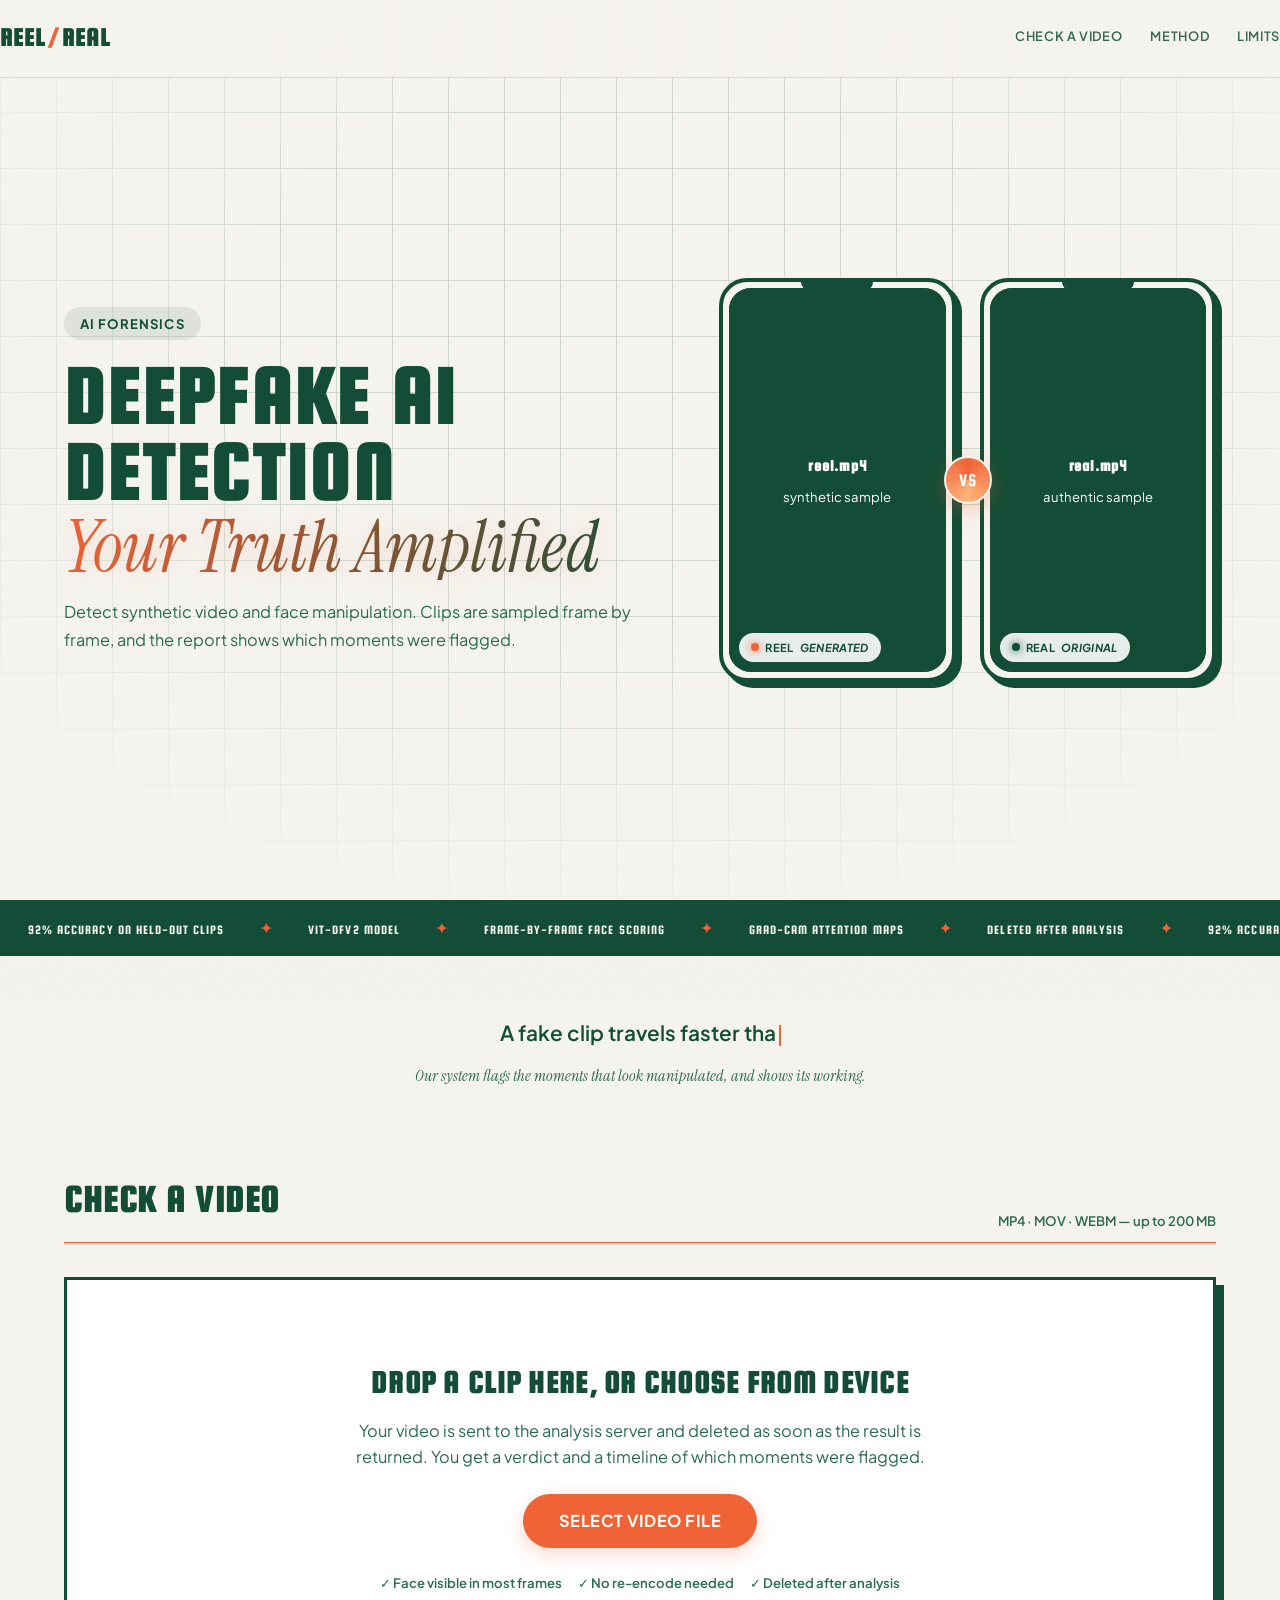
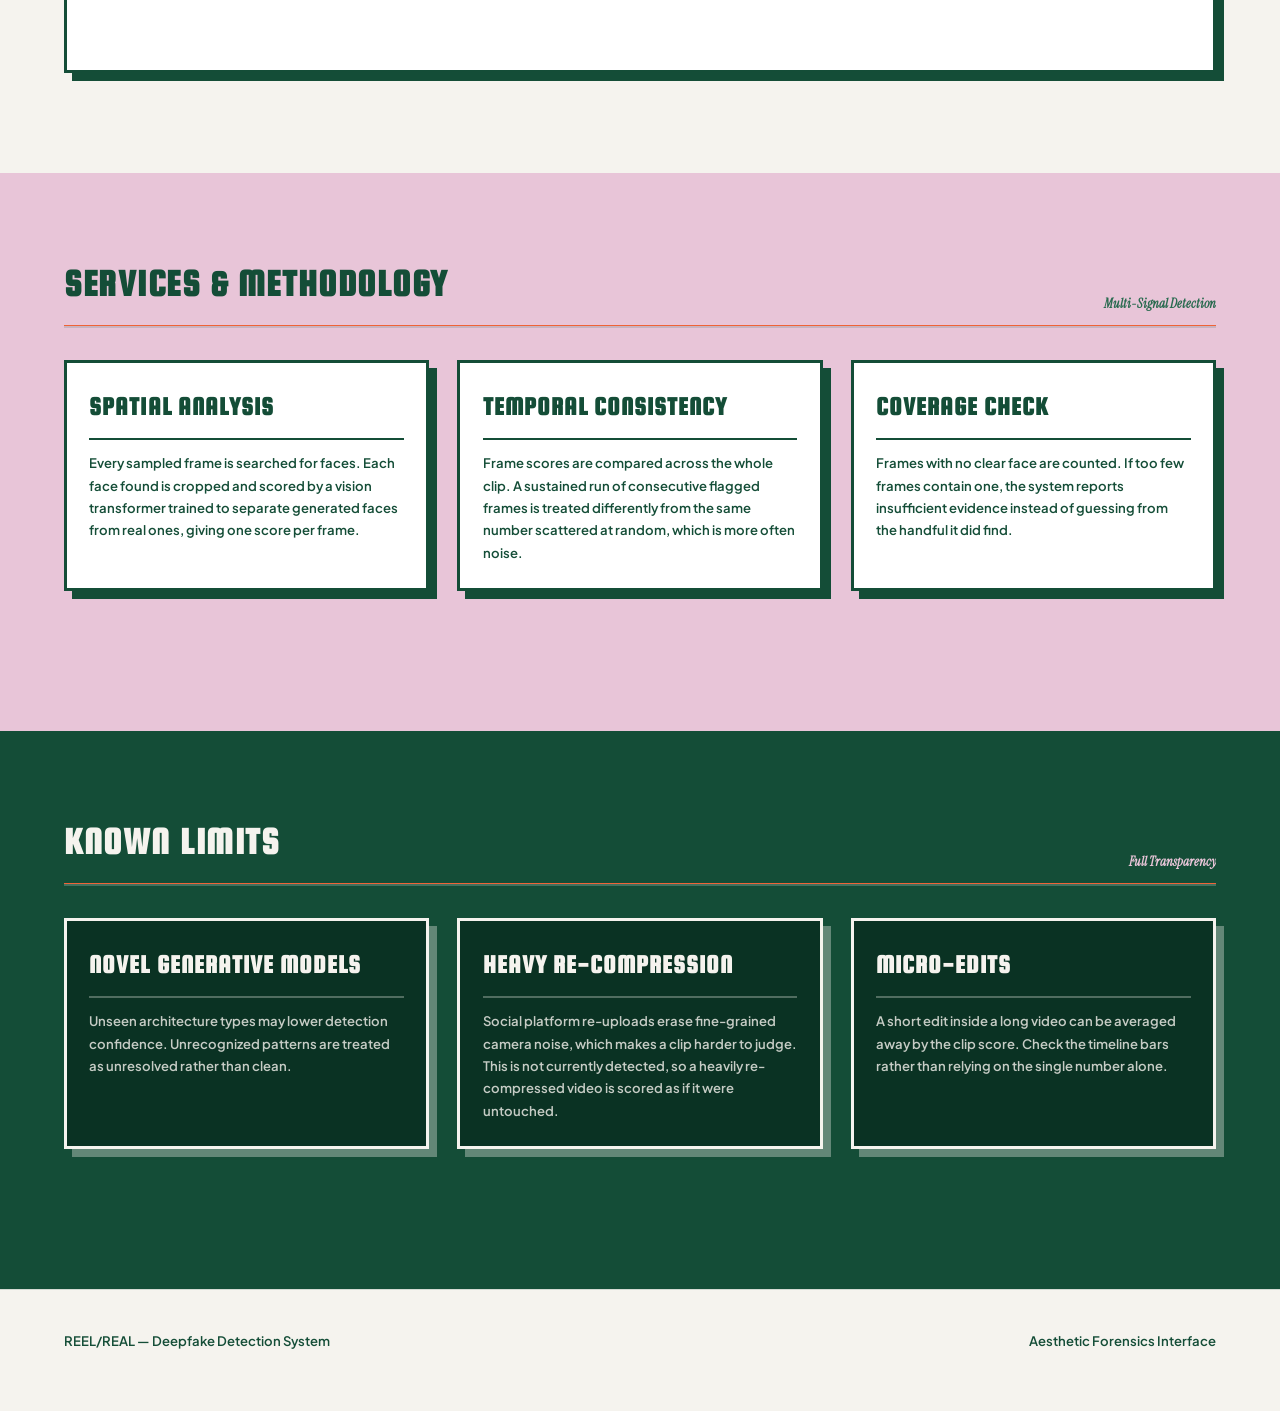
==== commit c6921ff4: "UI: brutalist cards, phone frames, ticker, scan-line, typewriter; report shows headline/guidance/evi" ====
--- a/site/index.html
+++ b/site/index.html
@@ -50,29 +50,65 @@
         <div class="pair">
           <!-- Drop your own 9:16 clips at site/assets/reel.mp4 and
                site/assets/real.mp4. Until then the green .ghost panel shows. -->
-          <figure class="slot" style="margin:0">
-            <div class="ghost"><b>reel.mp4</b>synthetic sample</div>
-            <video src="assets/reel.mp4" muted loop playsinline preload="metadata"></video>
-            <figcaption class="slot-tag"><span class="dot f"></span> REEL <em>generated</em></figcaption>
-          </figure>
+          <div class="phone-frame">
+            <span class="phone-notch"></span>
+            <span class="phone-btn phone-btn--power"></span>
+            <span class="phone-btn phone-btn--vol"></span>
+            <figure class="slot" style="margin:0">
+              <div class="ghost"><b>reel.mp4</b>synthetic sample</div>
+              <video src="assets/reel.mp4" muted loop playsinline preload="metadata"></video>
+              <figcaption class="slot-tag"><span class="dot f"></span> REEL <em>generated</em></figcaption>
+            </figure>
+          </div>
 
           <div class="vs-badge">VS</div>
 
-          <figure class="slot" style="margin:0">
-            <div class="ghost"><b>real.mp4</b>authentic sample</div>
-            <video src="assets/real.mp4" muted loop playsinline preload="metadata"></video>
-            <figcaption class="slot-tag"><span class="dot t"></span> REAL <em>original</em></figcaption>
-          </figure>
+          <div class="phone-frame">
+            <span class="phone-notch"></span>
+            <span class="phone-btn phone-btn--power"></span>
+            <span class="phone-btn phone-btn--vol"></span>
+            <figure class="slot" style="margin:0">
+              <div class="ghost"><b>real.mp4</b>authentic sample</div>
+              <video src="assets/real.mp4" muted loop playsinline preload="metadata"></video>
+              <figcaption class="slot-tag"><span class="dot t"></span> REAL <em>original</em></figcaption>
+            </figure>
+          </div>
         </div>
       </div>
 
     </div>
   </div>
 </section>
+
+<!-- Ticker marquee strip -->
+<div class="ticker-wrap" aria-hidden="true">
+  <div class="ticker-track">
+    <span class="ticker-item">92% Accuracy on held-out clips</span>
+    <span class="ticker-sep">✦</span>
+    <span class="ticker-item">ViT-DFv2 Model</span>
+    <span class="ticker-sep">✦</span>
+    <span class="ticker-item">Frame-by-frame face scoring</span>
+    <span class="ticker-sep">✦</span>
+    <span class="ticker-item">Grad-CAM attention maps</span>
+    <span class="ticker-sep">✦</span>
+    <span class="ticker-item">Deleted after analysis</span>
+    <span class="ticker-sep">✦</span>
+    <span class="ticker-item">92% Accuracy on held-out clips</span>
+    <span class="ticker-sep">✦</span>
+    <span class="ticker-item">ViT-DFv2 Model</span>
+    <span class="ticker-sep">✦</span>
+    <span class="ticker-item">Frame-by-frame face scoring</span>
+    <span class="ticker-sep">✦</span>
+    <span class="ticker-item">Grad-CAM attention maps</span>
+    <span class="ticker-sep">✦</span>
+    <span class="ticker-item">Deleted after analysis</span>
+    <span class="ticker-sep">✦</span>
+  </div>
+</div>
 
 <section class="statement">
   <div class="wrap">
-    <p>A fake clip travels faster than a correction ever could. The critical question isn't just if a video is fake — but which moments look tampered with.</p>
+    <p id="statementText" data-fulltext="A fake clip travels faster than a correction ever could. The critical question isn't just if a video is fake — but which moments look tampered with."></p>
     <small class="serif">Our system flags the moments that look manipulated, and shows its working.</small>
   </div>
 </section>
@@ -85,6 +121,8 @@
     </div>
 
     <div class="drop" id="drop">
+      <!-- Forensic scan line overlay -->
+      <div class="scan-line" id="scanLine"></div>
       <h3>Drop a clip here, or choose from device</h3>
       <p>Your video is sent to the analysis server and deleted as soon as the result is returned. You get a verdict and a timeline of which moments were flagged.</p>
       <button class="btn" id="pick">Select Video File</button>
@@ -143,10 +181,17 @@
         <div class="badge" id="rBadge">Likely synthetic</div>
       </div>
 
+      <!-- Headline + guidance: spoken directly by the pipeline, shown only when
+           a real result arrives (pipeline.headline / pipeline.guidance). -->
+      <div class="report-headline" id="reportHeadline">
+        <p class="headline-text" id="rHeadline"></p>
+        <p class="guidance-text" id="rGuidance"></p>
+      </div>
+
       <div class="stats">
-        <div class="stat"><span>Synthetic score</span><strong id="rScore">0.00</strong></div>
-        <div class="stat"><span>Calibrated band</span><strong id="rBand">—</strong></div>
-        <div class="stat"><span>Flagged duration (est.)</span><strong id="rDur">—</strong></div>
+        <div class="stat"><span>Likely AI-manipulated</span><strong id="rScore">0%</strong></div>
+        <div class="stat"><span>Confidence</span><strong id="rBand">—</strong></div>
+        <div class="stat"><span>Suspicious footage</span><strong id="rDur">—</strong></div>
       </div>
 
       <div class="viewer">
@@ -168,8 +213,27 @@
         </div>
       </div>
 
+      <div class="timeline">
+        <h4>What we measured</h4>
+        <p class="hint">Every row below is a number this analysis produced. The detector samples frames across the clip, finds the face in each, and scores it. The last row shows which part of the face the model paid most attention to — that describes how the model read the clip, not proof of editing.</p>
+        <div class="ev"><b>Face visible in</b><span id="mFace">—</span></div>
+        <div class="ev"><b>Frames flagged</b><span id="mFlagged">—</span></div>
+        <div class="ev"><b>Longest run</b><span id="mRun">—</span></div>
+        <div class="ev"><b>Flagged section</b><span id="mSection">—</span></div>
+        <div class="ev"><b>Frame score</b><span id="mScore">—</span></div>
+        <div class="ev"><b>Where it looked</b><span id="mAttn">—</span></div>
+      </div>
+
+      <!-- Evidence sentences: one plain-English sentence per measurement the
+           pipeline produced. Built from real numbers only (see evidence.py). -->
+      <div class="timeline" id="evidencePanel">
+        <h4>Evidence</h4>
+        <p class="hint">These sentences are written directly from the measurements above — each one is produced only when the pipeline has a number to report.</p>
+        <ol class="evidence-list" id="evidenceList"></ol>
+      </div>
+
       <div class="caveat">
-        <b>Reading the score:</b> This model is uncalibrated, so the score is a raw model output rather than a probability, and no confidence interval is shown. It has not yet been validated against known deepfakes. Treat the result as an indication to look closer, not as a finding. The timeline is more informative than the single number.
+        <b>Reading the score:</b> This detector was tested on videos it had never seen, and got 92% of them right. It is noticeably less reliable on clips that have been re-uploaded or compressed, as most social media video has been, and on kinds of manipulation it was not trained on. Treat the result as a reason to look closer, not as proof. The timeline below tells you more than the single number.
       </div>
     </div>
 
@@ -249,5 +313,6 @@
      exist. Neither file reads or writes analysis state. -->
 <script src="js/reveal.js"></script>
 <script src="js/enhance.js"></script>
+<script src="js/effects.js"></script>
 </body>
 </html>
--- a/site/css/tokens.css
+++ b/site/css/tokens.css
@@ -190,11 +190,32 @@
 
 /* Dashed upload target. .over is toggled during dragenter/dragover. */
 .drop {
-  border: 2px dashed var(--forest-green);
-  background: var(--white-glass);
-  backdrop-filter: blur(12px);
-  border-radius: var(--radius);
+  border: 3px solid var(--forest-green);
+  background: var(--white);
+  backdrop-filter: none;
+  -webkit-backdrop-filter: none;
+  border-radius: 0;
   text-align: center;
-  transition: all .2s ease;
-}
-.drop.over { border-color: var(--accent-orange); background: var(--white); }
+  transition: transform 0.2s ease, box-shadow 0.2s ease;
+  box-shadow: 8px 8px 0 var(--forest-green);
+  position: relative;
+  overflow: hidden;
+}
+.drop::before {
+  content: "";
+  position: absolute;
+  top: 0; left: -100%;
+  width: 100%; height: 100%;
+  background: linear-gradient(120deg, transparent, rgba(239, 99, 55, 0.06), transparent);
+  transition: all 0.5s;
+}
+.drop:hover::before { left: 100%; }
+.drop:hover {
+  transform: translate(-3px, -3px);
+  box-shadow: 11px 11px 0 var(--forest-green);
+}
+.drop.over {
+  border-color: var(--accent-orange);
+  background: var(--white);
+  box-shadow: 8px 8px 0 var(--accent-orange);
+}
--- a/site/css/site.css
+++ b/site/css/site.css
@@ -7,6 +7,77 @@
    Nothing in this file is duplicated into the extension: a fixed masthead,
    100vh hero and 3-up grids are meaningless in a 380px popup.
    ========================================================================== */
+
+/* ============================================================================
+   EFFECTS — glitch headline, ticker, scan-line, typewriter
+   ========================================================================== */
+
+/* --- Ticker marquee --- */
+.ticker-wrap {
+  overflow: hidden;
+  background: var(--forest-green);
+  border-top: 3px solid var(--forest-green);
+  border-bottom: 3px solid var(--forest-green);
+  padding: 12px 0;
+  white-space: nowrap;
+}
+@keyframes ticker-scroll {
+  from { transform: translateX(0); }
+  to   { transform: translateX(-50%); }
+}
+.ticker-track {
+  display: inline-block;
+  animation: ticker-scroll 22s linear infinite;
+}
+.ticker-item {
+  display: inline-block;
+  font-family: var(--font-display);
+  font-size: var(--step--1);
+  letter-spacing: 0.08em;
+  text-transform: uppercase;
+  color: var(--bg-cream);
+  padding: 0 28px;
+}
+.ticker-sep {
+  display: inline-block;
+  color: var(--accent-orange);
+  padding: 0 4px;
+}
+
+/* --- Forensic scan line --- */
+@keyframes scan-sweep {
+  0%   { top: 0%;    opacity: 1; }
+  90%  { top: 100%;  opacity: 1; }
+  100% { top: 100%;  opacity: 0; }
+}
+.scan-line {
+  display: none;
+  position: absolute;
+  left: 0; right: 0;
+  height: 2px;
+  background: linear-gradient(90deg, transparent, var(--forest-green), var(--accent-orange), var(--forest-green), transparent);
+  z-index: 2;
+  pointer-events: none;
+  box-shadow: 0 0 8px var(--accent-orange);
+}
+.drop.scanning .scan-line {
+  display: block;
+  animation: scan-sweep 1.8s ease-in-out infinite;
+}
+
+/* --- Typewriter cursor --- */
+@keyframes blink {
+  0%,100% { opacity: 1; }
+  50%      { opacity: 0; }
+}
+.typewriter-cursor {
+  display: inline-block;
+  width: 2px; height: 1em;
+  background: var(--accent-orange);
+  margin-left: 3px;
+  vertical-align: text-bottom;
+  animation: blink 0.75s step-end infinite;
+}
 
 body {
   margin: 0;
@@ -106,10 +177,10 @@
   line-height: 1.7; max-width: 52ch; font-weight: 400;
 }
 
-/* ---------- Hero video pair (9:16 reel format) ---------- */
+/* ---------- Hero video pair (phone mockups, 9:16 reel format) ---------- */
 .pair-wrapper { position: relative; width: 100%; max-width: 520px; margin: 0 auto; }
 .pair {
-  display: grid; grid-template-columns: 1fr 1fr; gap: 16px;
+  display: grid; grid-template-columns: 1fr 1fr; gap: 24px;
   position: relative; align-items: center;
 }
 .vs-badge {
@@ -120,13 +191,58 @@
   box-shadow: 0 6px 20px rgba(239, 99, 55, 0.3); border: 2px solid var(--bg-cream);
 }
 
+/* Phone mockup frame */
+.phone-frame {
+  position: relative;
+  display: flex;
+  justify-content: center;
+  border: 4px solid var(--forest-green);
+  border-radius: 28px;
+  background: var(--bg-cream);
+  box-shadow: 6px 6px 0 var(--forest-green);
+  padding: 6px;
+  transition: transform 0.2s ease, box-shadow 0.2s ease;
+}
+.phone-frame:hover {
+  transform: translate(-3px, -3px);
+  box-shadow: 9px 9px 0 var(--forest-green);
+}
+.phone-frame:active {
+  transform: translate(3px, 3px);
+  box-shadow: none;
+}
+
+/* Notch at top center */
+.phone-notch {
+  position: absolute;
+  top: 0;
+  left: 50%;
+  transform: translateX(-50%);
+  z-index: 5;
+  width: 4.5rem;
+  height: 0.5rem;
+  background: var(--forest-green);
+  border: 1px solid var(--forest-green);
+  border-radius: 0 0 10px 10px;
+}
+
+/* Side buttons (power + volume) */
+.phone-btn {
+  position: absolute;
+  right: -10px;
+  border: 4px solid var(--forest-green);
+  border-radius: 4px;
+  background: none;
+}
+.phone-btn--power { top: 3.5rem; height: 1.75rem; }
+.phone-btn--vol { top: 6.5rem; height: 2.5rem; }
+
 .slot {
   position: relative; background: var(--forest-dark); aspect-ratio: 9/16;
-  border-radius: 20px; overflow: hidden;
-  box-shadow: 0 12px 32px rgba(20, 77, 55, 0.12);
-  border: 2px solid var(--white); transition: transform .3s ease;
-}
-.slot:hover { transform: translateY(-4px); }
+  border-radius: 22px; overflow: hidden;
+  width: 100%;
+}
+.slot:hover { transform: none; }
 .slot video { width: 100%; height: 100%; object-fit: cover; display: block; }
 /* Placeholder shown until the video's first frame decodes — and left in place
    permanently if assets/reel.mp4 and assets/real.mp4 are missing. */
@@ -195,7 +311,15 @@
 }
 
 /* Staged file panel — appears once a file is chosen. */
-.staged { margin-top: 24px; display: none; padding: 24px; }
+.staged {
+  margin-top: 24px; display: none; padding: 24px;
+  border: 3px solid var(--forest-green);
+  border-radius: 0;
+  box-shadow: 8px 8px 0 var(--forest-green);
+  background: var(--white);
+  backdrop-filter: none;
+  -webkit-backdrop-filter: none;
+}
 .staged.on { display: block; }
 .staged-row { display: flex; align-items: center; gap: 16px; flex-wrap: wrap; }
 .staged-row .name { font-size: var(--step-0); font-weight: 700; color: var(--forest-green); }
@@ -209,7 +333,7 @@
 .staged-preview.on { display: block; }
 .staged-preview video {
   display: block; width: 100%; max-height: 320px;
-  background: #000; border-radius: 14px;
+  background: #000; border-radius: 0;
   object-fit: contain;                 /* letterbox rather than crop or stretch */
 }
 
@@ -271,6 +395,40 @@
   text-transform: uppercase;
 }
 .timeline .hint { margin: 0 0 20px; font-size: var(--step--1); color: var(--text-muted); }
+
+/* Headline + guidance panel: shown only for real (server) results. */
+.report-headline {
+  padding: 20px 28px 4px;
+  border-bottom: 1px solid var(--border-color);
+}
+.report-headline .headline-text {
+  margin: 0 0 6px;
+  font-family: var(--font-sans);
+  font-size: var(--step-1);
+  font-weight: 700;
+  color: var(--forest-green);
+  line-height: 1.4;
+}
+.report-headline .guidance-text {
+  margin: 0;
+  font-size: var(--step--1);
+  color: var(--text-muted);
+  line-height: 1.6;
+}
+
+/* Evidence sentences list */
+.evidence-list {
+  margin: 0;
+  padding: 0 0 0 20px;
+  display: flex;
+  flex-direction: column;
+  gap: 8px;
+}
+.evidence-list li {
+  font-size: var(--step--1);
+  color: var(--forest-green);
+  line-height: 1.6;
+}
 
 .caveat { padding: 24px; color: var(--forest-green); font-size: var(--step--1); line-height: 1.7; }
 
@@ -291,10 +449,39 @@
 .pink-theme-section { background-color: var(--bg-pink); padding: 80px 0; }
 
 .method { padding-bottom: 60px; }
-.method-grid { display: grid; grid-template-columns: repeat(3, 1fr); gap: 20px; }
+.method-grid { display: grid; grid-template-columns: repeat(3, 1fr); gap: 28px; }
 @media (max-width: 820px) { .method-grid { grid-template-columns: 1fr; } }
 
-.cell { padding: 32px 28px; background: rgba(255, 255, 255, 0.7); }
+.cell {
+  padding: 1.5rem 1.4rem;
+  background-color: var(--white);
+  border: 3px solid var(--forest-green);
+  border-radius: 0;
+  box-shadow: 8px 8px 0 var(--forest-green);
+  position: relative;
+  transition: transform 0.2s ease, box-shadow 0.2s ease;
+  overflow: hidden;
+  /* Override glass-panel on these cards */
+  backdrop-filter: none;
+  -webkit-backdrop-filter: none;
+}
+.cell::before {
+  content: "";
+  position: absolute;
+  top: 0; left: -100%;
+  width: 100%; height: 100%;
+  background: linear-gradient(120deg, transparent, rgba(239, 99, 55, 0.08), transparent);
+  transition: all 0.5s;
+}
+.cell:hover::before { left: 100%; }
+.cell:hover {
+  transform: translate(-3px, -3px);
+  box-shadow: 11px 11px 0 var(--forest-green);
+}
+.cell:active {
+  transform: translate(4px, 4px);
+  box-shadow: none;
+}
 .cell h3 {
   margin: 0 0 12px;
   font-family: var(--font-display);
@@ -302,8 +489,11 @@
   font-size: clamp(1.4rem, 2vw, 1.8rem);
   letter-spacing: 0.04em;
   text-transform: uppercase;
-}
-.cell p { margin: 0; color: var(--forest-green); font-size: var(--step--1); line-height: 1.7; }
+  font-weight: 900;
+  border-bottom: 2px solid var(--forest-green);
+  padding-bottom: 10px;
+}
+.cell p { margin: 0; color: var(--forest-green); font-size: var(--step--1); line-height: 1.7; font-weight: 600; }
 
 .dark-theme-section {
   background-color: var(--forest-green);
@@ -313,8 +503,15 @@
 .dark-theme-section .sec-head { border-bottom-color: rgba(255, 255, 255, 0.2); }
 .dark-theme-section .sec-head h2 { color: var(--bg-cream); }
 .dark-theme-section .sec-head span { color: var(--bg-pink); }
-.dark-theme-section .cell { background: rgba(255, 255, 255, 0.08); border-color: rgba(255, 255, 255, 0.15); }
-.dark-theme-section .cell h3 { color: var(--bg-cream); }
+.dark-theme-section .cell {
+  background-color: var(--forest-dark);
+  border-color: var(--bg-cream);
+  box-shadow: 8px 8px 0 rgba(245, 243, 238, 0.35);
+}
+.dark-theme-section .cell:hover {
+  box-shadow: 11px 11px 0 rgba(245, 243, 238, 0.45);
+}
+.dark-theme-section .cell h3 { color: var(--bg-cream); border-bottom-color: rgba(245, 243, 238, 0.3); }
 .dark-theme-section .cell p { color: rgba(245, 243, 238, 0.8); }
 
 /* ---------- Footer ---------- */
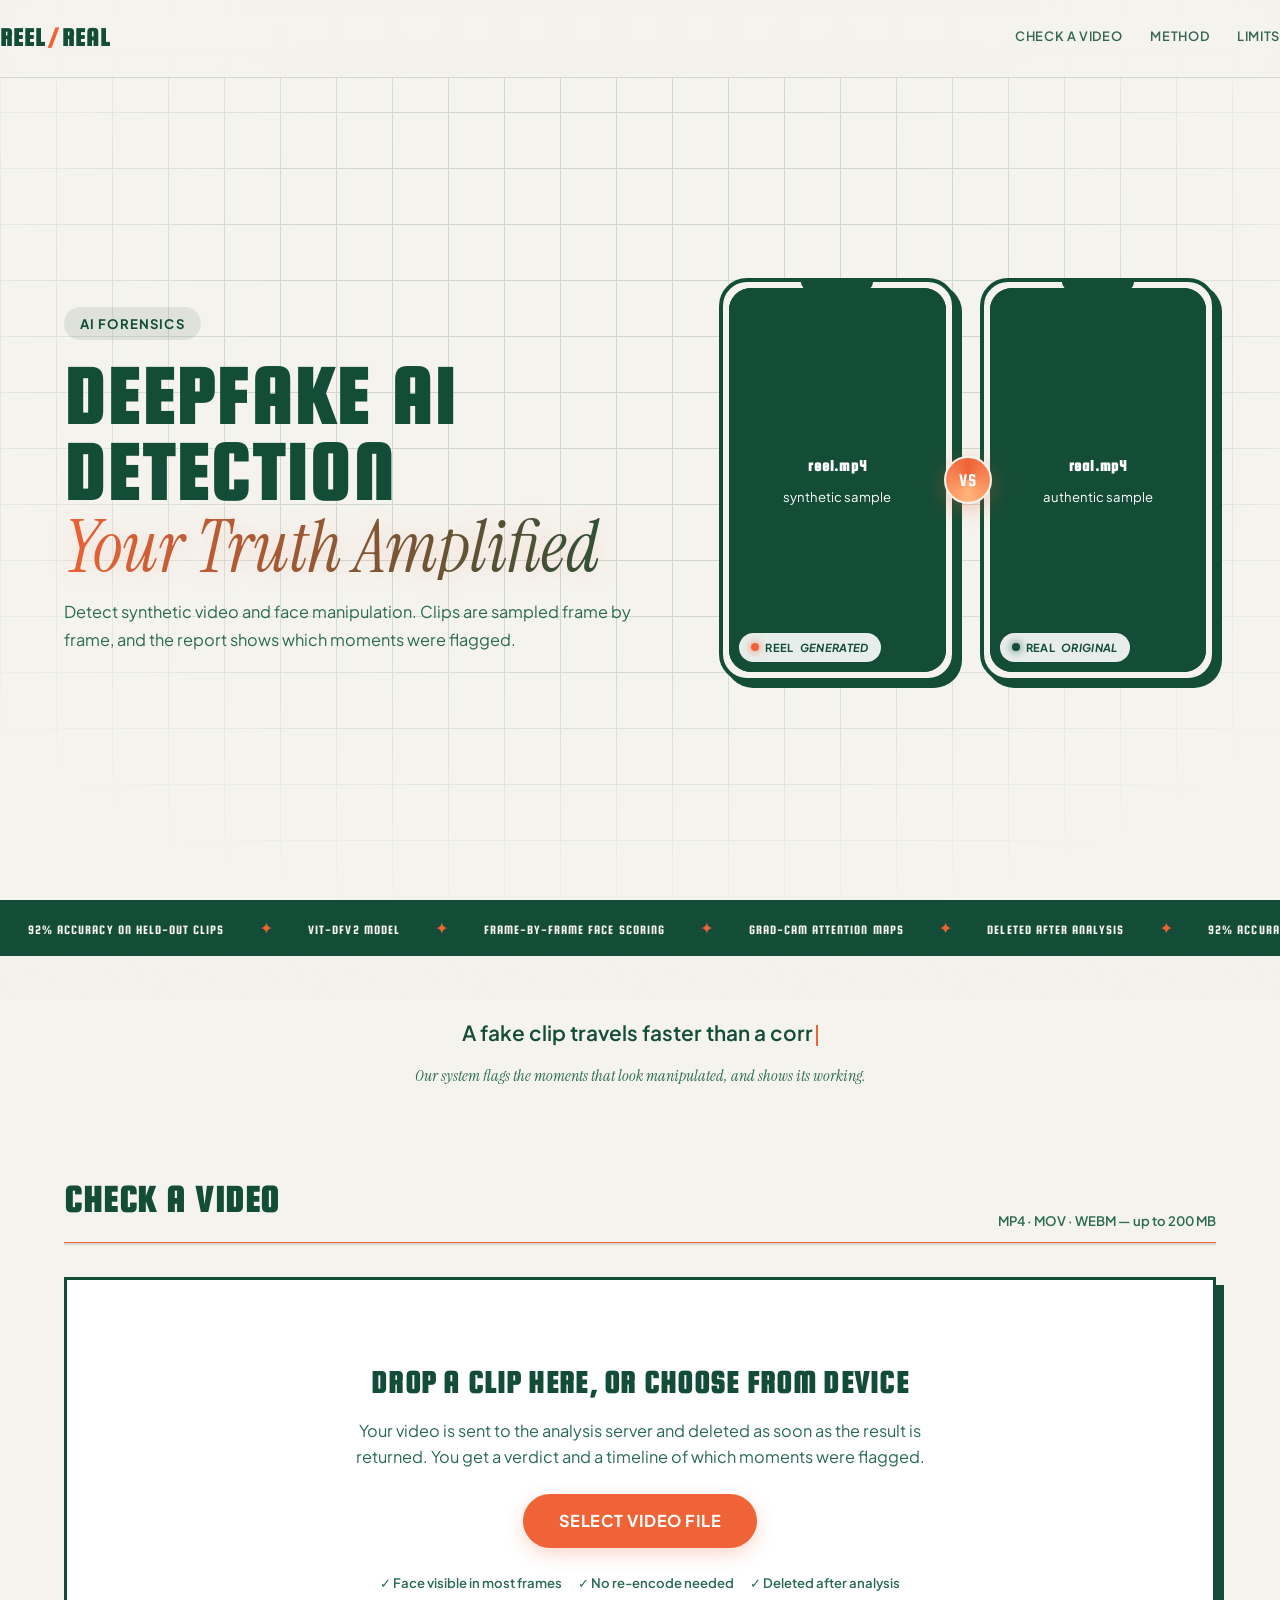
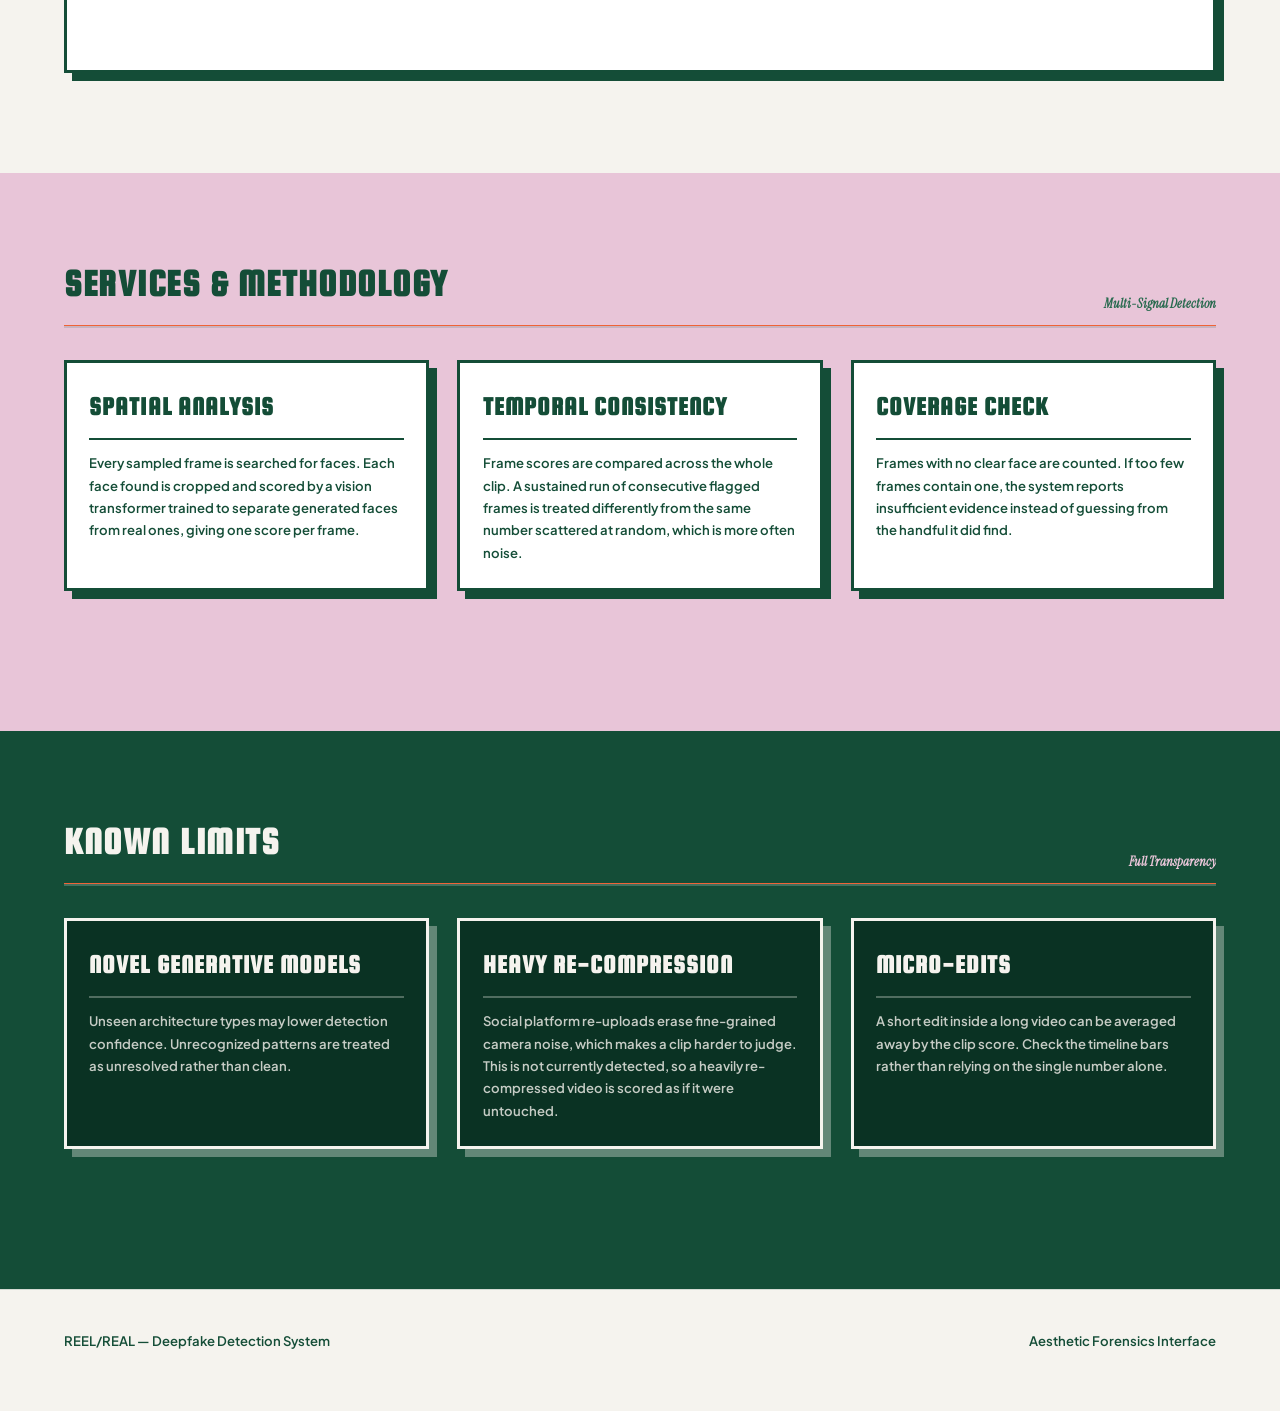
==== commit da0b4e3f: "add" ====
--- a/site/index.html
+++ b/site/index.html
@@ -121,8 +121,6 @@
     </div>
 
     <div class="drop" id="drop">
-      <!-- Forensic scan line overlay -->
-      <div class="scan-line" id="scanLine"></div>
       <h3>Drop a clip here, or choose from device</h3>
       <p>Your video is sent to the analysis server and deleted as soon as the result is returned. You get a verdict and a timeline of which moments were flagged.</p>
       <button class="btn" id="pick">Select Video File</button>
@@ -153,6 +151,8 @@
            committing to a 35-second analysis. Muted: an autoplaying preview that
            makes noise is hostile. -->
       <div class="staged-preview" id="sPreview">
+        <!-- Forensic scan line sweeps the video while analysis runs -->
+        <div class="scan-line" id="scanLine"></div>
         <video id="sVideo" muted playsinline controls preload="metadata"></video>
       </div>
 
@@ -172,7 +172,7 @@
     <!-- Only shown when a result arrives from the Chrome extension. -->
     <div class="handoff-note" id="handoffNote"></div>
 
-    <div class="glass-panel">
+    <div class="brutalist-panel">
       <div class="verdict">
         <div class="file">
           <h3 id="rName">—</h3>
--- a/site/css/tokens.css
+++ b/site/css/tokens.css
@@ -96,6 +96,15 @@
   border: 1px solid var(--border-color);
   border-radius: var(--radius);
   box-shadow: 0 12px 40px rgba(20, 77, 55, 0.05);
+}
+
+/* Brutalist card alternative */
+.brutalist-panel {
+  background: var(--white);
+  border: 3px solid var(--forest-green);
+  border-radius: 0;
+  box-shadow: 8px 8px 0 var(--forest-green);
+  position: relative;
 }
 
 .btn {
--- a/site/css/site.css
+++ b/site/css/site.css
@@ -60,7 +60,7 @@
   pointer-events: none;
   box-shadow: 0 0 8px var(--accent-orange);
 }
-.drop.scanning .scan-line {
+.staged-preview.scanning .scan-line {
   display: block;
   animation: scan-sweep 1.8s ease-in-out infinite;
 }
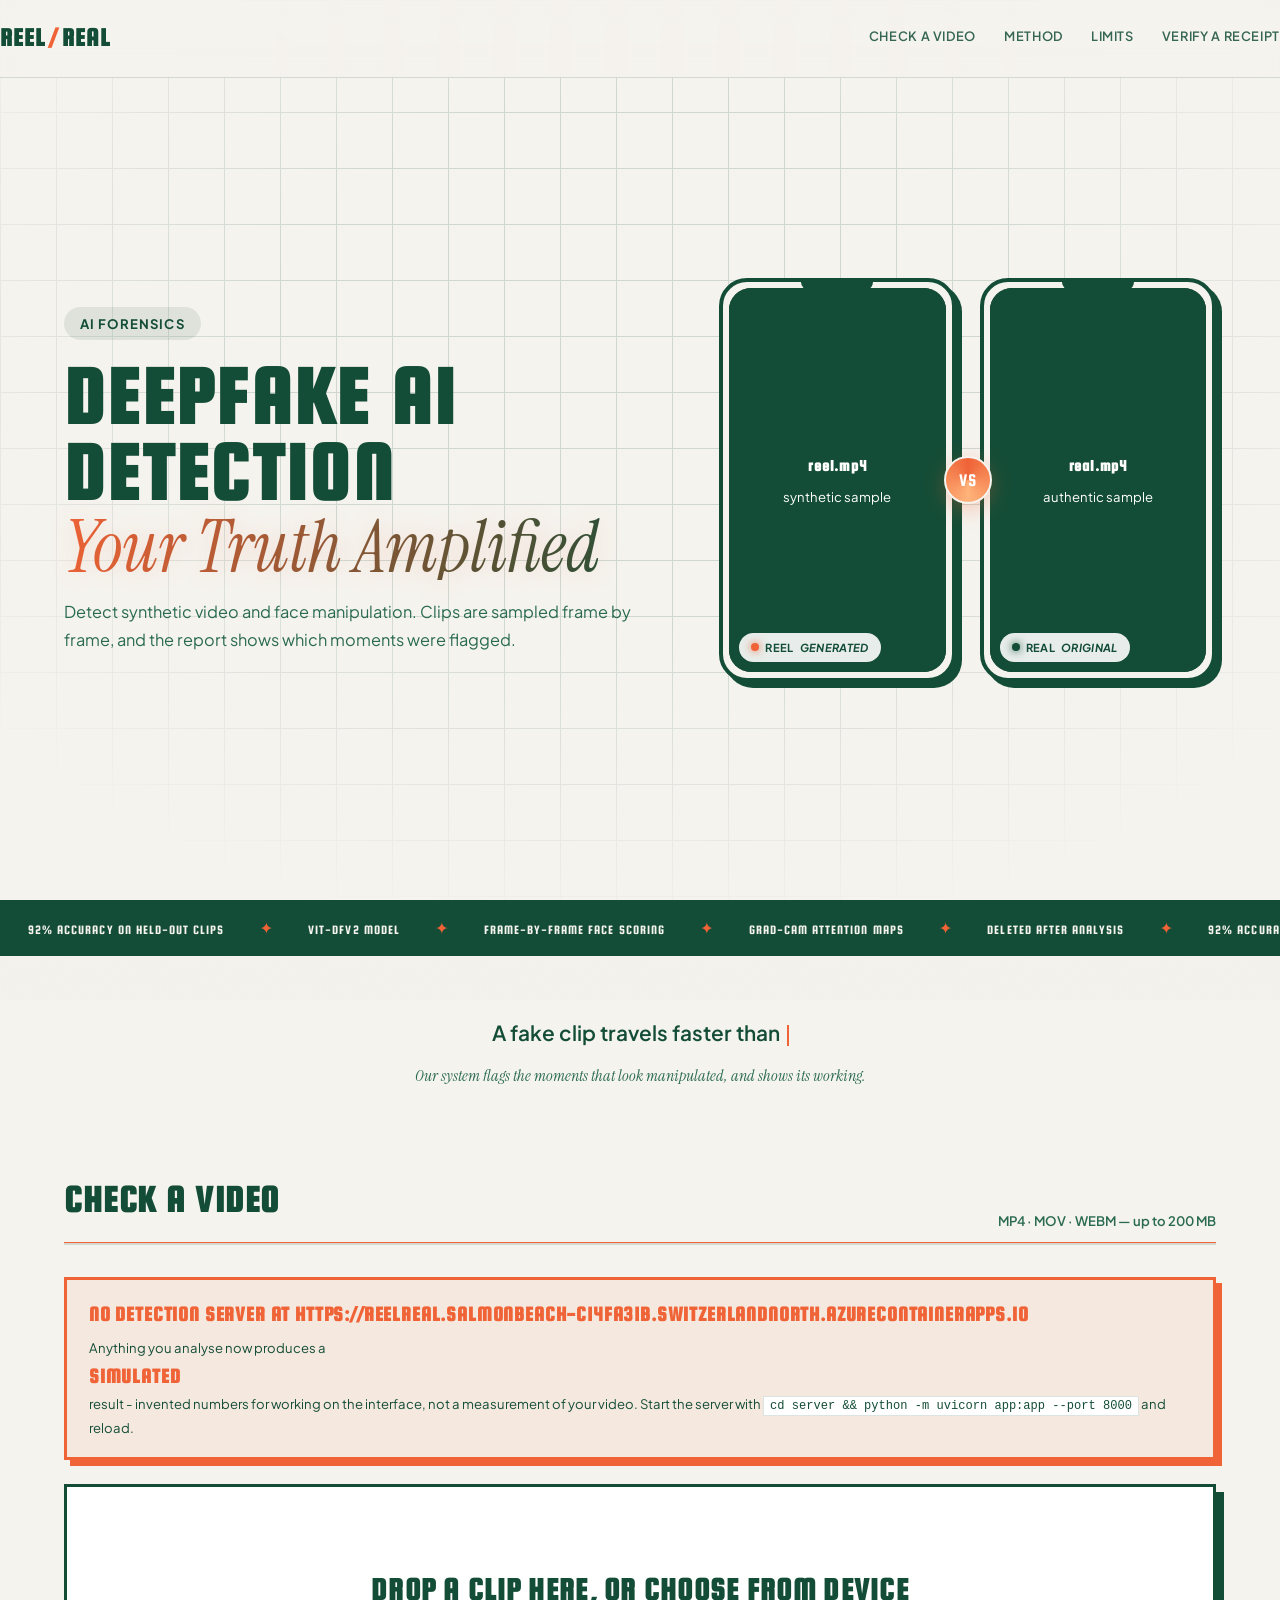
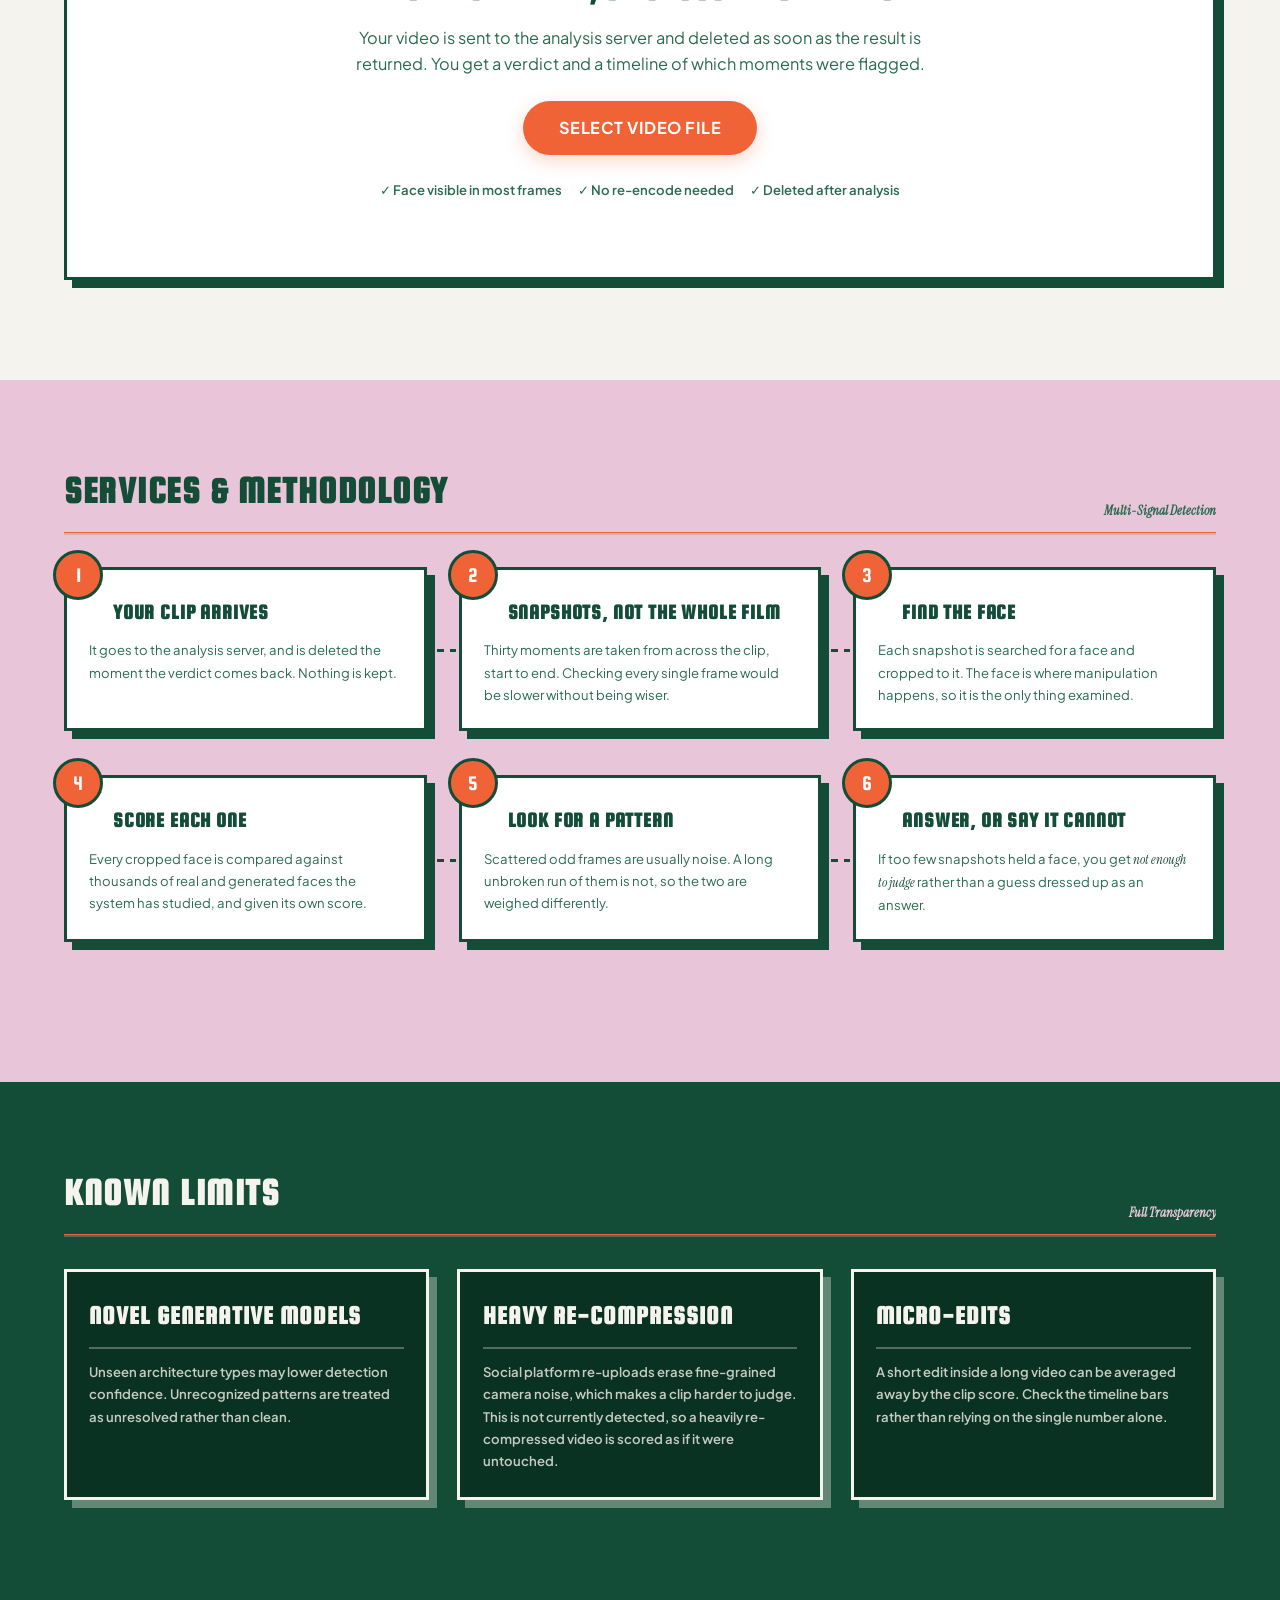
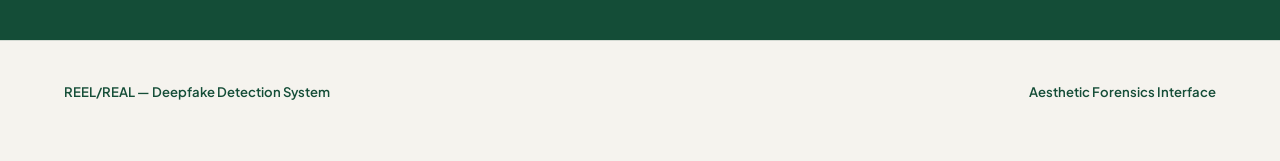
==== commit 298ac581: "Add a run guide, two server harnesses, signed receipts, and demo affordances The repository had no t" ====
--- a/site/index.html
+++ b/site/index.html
@@ -30,6 +30,7 @@
       <a href="#detect">Check a video</a>
       <a href="#method">Method</a>
       <a href="#limits">Limits</a>
+      <a href="verify.html">Verify a receipt</a>
     </nav>
   </div>
 </header>
@@ -49,14 +50,20 @@
       <div class="pair-wrapper">
         <div class="pair">
           <!-- Drop your own 9:16 clips at site/assets/reel.mp4 and
-               site/assets/real.mp4. Until then the green .ghost panel shows. -->
+               site/assets/real.mp4. Until then the green .ghost panel shows.
+
+               Both loop continuously and silently; hovering one turns its
+               sound on. They are marked `muted` in the markup because every
+               browser refuses to autoplay audio - app.js unmutes on hover,
+               and quietly stays silent where even that is blocked. -->
           <div class="phone-frame">
             <span class="phone-notch"></span>
             <span class="phone-btn phone-btn--power"></span>
             <span class="phone-btn phone-btn--vol"></span>
             <figure class="slot" style="margin:0">
               <div class="ghost"><b>reel.mp4</b>synthetic sample</div>
-              <video src="assets/reel.mp4" muted loop playsinline preload="metadata"></video>
+              <video src="assets/reel.mp4" muted loop autoplay playsinline preload="auto"
+                     title="Hover for sound"></video>
               <figcaption class="slot-tag"><span class="dot f"></span> REEL <em>generated</em></figcaption>
             </figure>
           </div>
@@ -69,7 +76,8 @@
             <span class="phone-btn phone-btn--vol"></span>
             <figure class="slot" style="margin:0">
               <div class="ghost"><b>real.mp4</b>authentic sample</div>
-              <video src="assets/real.mp4" muted loop playsinline preload="metadata"></video>
+              <video src="assets/real.mp4" muted loop autoplay playsinline preload="auto"
+                     title="Hover for sound"></video>
               <figcaption class="slot-tag"><span class="dot t"></span> REAL <em>original</em></figcaption>
             </figure>
           </div>
@@ -119,6 +127,12 @@
       <h2>Check a video</h2>
       <span>MP4 · MOV · WEBM — up to 200 MB</span>
     </div>
+
+    <!-- Backend reachability. Hidden until a check has actually failed, so it
+         never implies a problem that has not been observed. The site falls back
+         to a SIMULATED result when the server is unreachable, and that fact has
+         to be impossible to miss rather than a footnote in the timestamp. -->
+    <div class="server-note" id="serverNote"></div>
 
     <div class="drop" id="drop">
       <h3>Drop a clip here, or choose from device</h3>
@@ -135,6 +149,34 @@
       </div>
     </div>
 
+    <!-- Sample clips, filled from assets/samples/samples.json at runtime. The
+         strip stays hidden when that file is absent, which is the normal state
+         of a fresh clone: the test footage is licensed for research use and is
+         not redistributable, so it is never committed. scripts/make_samples.py
+         builds the folder from clips you already hold.
+
+         Each button is labelled with the clip's DATASET GROUND TRUTH, never
+         with an expected verdict - the point of pressing it is to find out what
+         the detector says, and pre-announcing that would defeat it. -->
+    <div class="samples" id="samples" hidden>
+      <h4>Or try a sample clip</h4>
+      <p class="hint">Labelled with what the dataset says each clip is. The
+         detector is run for real on whichever you pick.</p>
+      <div class="sample-row" id="sampleRow"></div>
+    </div>
+
+    <!-- Recent checks, from this browser's localStorage. Metadata only: no
+         video is ever stored. -->
+    <div class="history" id="history" hidden>
+      <div class="history-head">
+        <h4>Recent checks</h4>
+        <button class="link-btn" id="clearHistory">Clear</button>
+      </div>
+      <div class="history-row" id="historyRow"></div>
+      <p class="hint">Stored in this browser only - names, verdicts and receipts,
+         never the videos themselves.</p>
+    </div>
+
     <div class="staged glass-panel" id="staged">
       <div class="staged-row">
         <div>
@@ -180,6 +222,12 @@
         </div>
         <div class="badge" id="rBadge">Likely synthetic</div>
       </div>
+
+      <!-- Clean-result note. Shown ONLY for verdict === 'authentic', so that
+           "measured and nothing was found" is visually a designed result and
+           cannot be mistaken for a weak flag or for an unrun check. It states
+           no measurement of its own; the numbers stay in the panels below. -->
+      <p class="clean-note serif" id="rCleanNote">Measured, and nothing was flagged.</p>
 
       <!-- Headline + guidance: spoken directly by the pipeline, shown only when
            a real result arrives (pipeline.headline / pipeline.guidance). -->
@@ -239,6 +287,9 @@
 
     <div class="report-actions">
       <button class="btn ghost" id="again">Check another video</button>
+      <!-- Shown only when the server actually returned a signed receipt. -->
+      <button class="btn ghost" id="saveReceipt" hidden>Save signed receipt</button>
+      <a class="btn ghost" id="openVerify" href="verify.html" hidden>Verify it</a>
     </div>
   </div>
 </section>
@@ -251,20 +302,43 @@
         <h2>Services &amp; Methodology</h2>
         <span class="serif">Multi-Signal Detection</span>
       </div>
-      <div class="method-grid">
-        <div class="cell glass-panel">
-          <h3>Spatial Analysis</h3>
-          <p>Every sampled frame is searched for faces. Each face found is cropped and scored by a vision transformer trained to separate generated faces from real ones, giving one score per frame.</p>
-        </div>
-        <div class="cell glass-panel">
-          <h3>Temporal Consistency</h3>
-          <p>Frame scores are compared across the whole clip. A sustained run of consecutive flagged frames is treated differently from the same number scattered at random, which is more often noise.</p>
-        </div>
-        <div class="cell glass-panel">
-          <h3>Coverage Check</h3>
-          <p>Frames with no clear face are counted. If too few frames contain one, the system reports insufficient evidence instead of guessing from the handful it did find.</p>
-        </div>
-      </div>
+      <!-- The same pipeline the report describes, told as the sequence it
+           actually runs in. Every number here is real: 30 sampled frames is
+           what the analyzer takes, and the last step is the genuine third
+           verdict, not a flourish. -->
+      <ol class="flow">
+        <li class="flow-step">
+          <h3>Your clip arrives</h3>
+          <p>It goes to the analysis server, and is deleted the moment the
+             verdict comes back. Nothing is kept.</p>
+        </li>
+        <li class="flow-step">
+          <h3>Snapshots, not the whole film</h3>
+          <p>Thirty moments are taken from across the clip, start to end.
+             Checking every single frame would be slower without being wiser.</p>
+        </li>
+        <li class="flow-step">
+          <h3>Find the face</h3>
+          <p>Each snapshot is searched for a face and cropped to it. The face is
+             where manipulation happens, so it is the only thing examined.</p>
+        </li>
+        <li class="flow-step">
+          <h3>Score each one</h3>
+          <p>Every cropped face is compared against thousands of real and
+             generated faces the system has studied, and given its own score.</p>
+        </li>
+        <li class="flow-step">
+          <h3>Look for a pattern</h3>
+          <p>Scattered odd frames are usually noise. A long unbroken run of them
+             is not, so the two are weighed differently.</p>
+        </li>
+        <li class="flow-step">
+          <h3>Answer, or say it cannot</h3>
+          <p>If too few snapshots held a face, you get
+             <em>not enough to judge</em> rather than a guess dressed up as an
+             answer.</p>
+        </li>
+      </ol>
     </div>
   </section>
 </div>
--- a/site/css/tokens.css
+++ b/site/css/tokens.css
@@ -71,6 +71,13 @@
 }
 
 a { color: inherit; text-decoration: none; }
+
+/* The `hidden` attribute has to win over component styles.
+   A browser's own [hidden] rule is a user-agent rule, so ANY author rule that
+   sets display beats it - `.btn { display: inline-block }` was quietly
+   un-hiding buttons that JavaScript had marked hidden, leaving a "Save signed
+   receipt" button on a result that has no receipt. */
+[hidden] { display: none !important; }
 :focus-visible { outline: 2px solid var(--forest-green); outline-offset: 3px; }
 
 /* Visually hidden but still announced by screen readers. Used for the real
--- a/site/css/site.css
+++ b/site/css/site.css
@@ -416,19 +416,107 @@
   line-height: 1.6;
 }
 
-/* Evidence sentences list */
+/* ---------- Verdict state skins ----------
+   The report deliberately looks different in all three states, so that
+   "measured and nothing was found" is never mistaken for a weak flag or for a
+   check that did not run. app.js sets exactly one of these classes on the
+   panel. The default (no class) is the flagged look already defined above. */
+
+/* Measured, nothing found: a soft green wash and a green rule. */
+.brutalist-panel.state-clean {
+  background: linear-gradient(180deg, rgba(20, 77, 55, 0.07) 0%, var(--white) 260px);
+  border-color: var(--true);
+  box-shadow: 8px 8px 0 var(--true);
+}
+
+/* Not enough evidence to judge: deliberately unresolved. A dashed border
+   says "no call was made" in a way a colour alone cannot. */
+.brutalist-panel.state-unknown {
+  background: var(--white);
+  border-style: dashed;
+  border-color: var(--text-muted);
+  box-shadow: 8px 8px 0 rgba(42, 107, 80, 0.35);
+}
+
+/* The clean-result line. Hidden unless app.js opts it in, because it is a
+   statement about a result and must never appear over a missing one. */
+.clean-note {
+  display: none;
+  margin: 0;
+  padding: 22px 28px 4px;
+  font-size: var(--step-1);
+  color: var(--true);
+  line-height: 1.5;
+}
+.clean-note::before {
+  content: "✓";
+  font-family: var(--font-sans);
+  font-style: normal;
+  font-weight: 800;
+  margin-right: 10px;
+  display: inline-grid;
+  place-content: center;
+  width: 1.5em; height: 1.5em;
+  vertical-align: -.35em;
+  border-radius: 50%;
+  background: var(--true);
+  color: var(--white);
+  font-size: .62em;
+}
+.brutalist-panel.state-clean .clean-note { display: block; }
+
+/* Evidence sentences list — pinned-note styling. Each sentence is written by
+   the pipeline from a real number, so they are presented as individual
+   findings rather than as one run of prose. */
 .evidence-list {
+  counter-reset: evidence-item;
   margin: 0;
-  padding: 0 0 0 20px;
+  padding: 0;
+  list-style: none;
   display: flex;
   flex-direction: column;
-  gap: 8px;
+  gap: 12px;
 }
 .evidence-list li {
+  counter-increment: evidence-item;
+  position: relative;
+  padding: 12px 16px 12px 46px;
   font-size: var(--step--1);
   color: var(--forest-green);
   line-height: 1.6;
-}
+  background: var(--white);
+  border: 2px solid var(--forest-green);
+  border-radius: var(--radius-sm);
+  box-shadow: 3px 3px 0 rgba(20, 77, 55, 0.18);
+  transform: rotate(-0.35deg);
+  transform-origin: left center;
+}
+/* Alternate the tilt so the stack reads as hand-pinned rather than skewed. */
+.evidence-list li:nth-child(even) { transform: rotate(0.4deg); }
+
+/* Each sentence is numbered. The number comes from a CSS counter rather than
+   from the markup, so app.js still writes plain <li> text and the digits are
+   never part of the sentence a screen reader announces - the <ol> already
+   conveys the ordering to assistive tech.
+
+   This was a magnifier glyph until the CSS hex escape for it turned into a
+   control character in transit and rendered as five stray characters. A digit
+   cannot fail that way, and it carries more meaning than the icon did. */
+.evidence-list li::before {
+  content: counter(evidence-item);
+  position: absolute;
+  left: 12px; top: 11px;
+  width: 24px; height: 24px;
+  display: grid; place-content: center;
+  font-family: var(--font-display);
+  font-size: 13px;
+  line-height: 1;
+  color: var(--text-muted);
+  border-radius: 50%;
+  background: var(--bg-cream);
+  border: 1px solid var(--border-color);
+}
+.brutalist-panel.state-clean .evidence-list li { border-color: var(--true); }
 
 .caveat { padding: 24px; color: var(--forest-green); font-size: var(--step--1); line-height: 1.7; }
 
@@ -533,3 +621,234 @@
   .glass-panel { backdrop-filter: none; background: #fff; box-shadow: none; }
   body { background: #fff; }
 }
+
+/* ============================================================================
+   VERIFY PAGE (verify.html)
+   ----------------------------------------------------------------------------
+   Reuses the report's panel, badge and .ev row styles so a verified receipt
+   reads as the same kind of object as the report it came from.
+   ========================================================================== */
+.verify-intro { padding: 20px 24px; margin-bottom: 28px; border: 2px solid var(--border-color); border-radius: var(--radius-sm); background: var(--white-trans); }
+
+.verify-grid { display: grid; grid-template-columns: 1fr 1fr; gap: 24px; }
+@media (max-width: 860px) { .verify-grid { grid-template-columns: 1fr; } }
+
+.verify-cell { background: var(--white-trans); border: 2px solid var(--border-color); border-radius: var(--radius-sm); padding: 22px; }
+.verify-cell h3 {
+  margin: 0 0 4px;
+  font-family: var(--font-display);
+  font-size: var(--step-1);
+  text-transform: uppercase;
+  letter-spacing: .04em;
+  color: var(--forest-green);
+}
+.verify-cell h3 em { font-family: var(--font-serif); text-transform: none; letter-spacing: 0; color: var(--text-muted); }
+.verify-cell .hint { margin: 0 0 14px; font-size: var(--step--1); color: var(--text-muted); line-height: 1.6; }
+
+#receiptText {
+  width: 100%; min-height: 190px; resize: vertical;
+  padding: 14px; border: 2px solid var(--border-color); border-radius: var(--radius-sm);
+  background: var(--white); color: var(--forest-green);
+  font-family: ui-monospace, "Cascadia Code", Consolas, monospace;
+  font-size: 12px; line-height: 1.55;
+}
+#receiptText:focus-visible { outline: 2px solid var(--forest-green); outline-offset: 2px; }
+
+/* A compact version of the uploader's drop zone. */
+.drop--small { padding: 26px 20px; min-height: 0; }
+.drop--small p { margin: 0 0 14px; font-size: var(--step--1); color: var(--text-muted); }
+
+.verify-row { display: flex; gap: 12px; flex-wrap: wrap; align-items: center; margin-top: 14px; }
+.verify-actions { margin-top: 28px; }
+
+/* Hidden until a check has actually run - an empty verdict box reads as a
+   check that passed. */
+.verify-result { display: none; margin-top: 32px; }
+.verify-result.on { display: block; }
+
+#hashLine { margin: 12px 0 0; font-family: ui-monospace, Consolas, monospace; font-size: 11px; overflow-wrap: anywhere; }
+#vFields .ev b { min-width: 150px; }
+#vFields .ev span { font-family: ui-monospace, Consolas, monospace; font-size: 11px; overflow-wrap: anywhere; text-align: right; }
+
+/* ============================================================================
+   SERVER STATUS / SAMPLE CLIPS / RECENT CHECKS
+   ========================================================================== */
+
+/* Shown only once a probe has actually failed. Orange, not red-on-white decor:
+   this says the numbers on screen are invented, which is the single most
+   important thing the interface can tell you. */
+.server-note { display: none; margin-bottom: 24px; padding: 18px 22px; border: 3px solid var(--fake); border-radius: 0; background: rgba(239, 99, 55, .08); box-shadow: 6px 6px 0 var(--fake); }
+.server-note.on { display: block; }
+.server-note b { display: block; font-family: var(--font-display); font-size: var(--step-1); letter-spacing: .04em; text-transform: uppercase; color: var(--fake); }
+.server-note span { display: block; margin-top: 6px; font-size: var(--step--1); color: var(--forest-green); line-height: 1.65; }
+.server-note code { font-family: ui-monospace, Consolas, monospace; font-size: .92em; background: var(--white); padding: 2px 6px; border: 1px solid var(--border-color); }
+
+.samples, .history { margin-top: 28px; }
+.samples h4, .history h4 {
+  margin: 0 0 4px;
+  font-family: var(--font-display);
+  font-size: var(--step-1);
+  text-transform: uppercase;
+  letter-spacing: .04em;
+  color: var(--forest-green);
+}
+.samples .hint, .history .hint { margin: 0 0 14px; font-size: var(--step--1); color: var(--text-muted); line-height: 1.6; }
+
+.sample-row, .history-row { display: flex; gap: 12px; flex-wrap: wrap; }
+
+.sample {
+  flex: 1 1 200px; text-align: left; cursor: pointer;
+  padding: 16px 18px; font: inherit;
+  background: var(--white); color: var(--forest-green);
+  border: 2px solid var(--forest-green); border-radius: var(--radius-sm);
+  box-shadow: 4px 4px 0 var(--forest-green);
+  transition: transform .12s ease, box-shadow .12s ease;
+}
+.sample:hover:not(:disabled) { transform: translate(-2px, -2px); box-shadow: 6px 6px 0 var(--forest-green); }
+.sample:active:not(:disabled) { transform: translate(2px, 2px); box-shadow: 2px 2px 0 var(--forest-green); }
+.sample:disabled { opacity: .55; cursor: progress; }
+.sample b { display: block; font-size: var(--step-0); font-weight: 700; overflow-wrap: anywhere; }
+.sample .sample-truth { display: inline-block; margin-top: 6px; padding: 2px 10px; border-radius: 50px; background: var(--green-glass); border: 1px solid var(--border-color); font-size: var(--step--1); color: var(--text-muted); }
+.sample em { display: block; margin-top: 8px; font-family: var(--font-serif); font-size: var(--step--1); color: var(--text-muted); }
+
+.history-head { display: flex; align-items: baseline; justify-content: space-between; gap: 16px; }
+
+.link-btn { background: none; border: none; padding: 0; font: inherit; font-size: var(--step--1); font-weight: 600; color: var(--text-muted); text-decoration: underline; cursor: pointer; }
+.link-btn:hover { color: var(--forest-green); }
+
+.hist {
+  flex: 1 1 190px; padding: 14px 16px;
+  background: var(--white-trans); border: 2px solid var(--border-color);
+  border-radius: var(--radius-sm); border-left-width: 6px;
+}
+.hist b { display: block; font-size: var(--step--1); font-weight: 700; color: var(--forest-green); overflow-wrap: anywhere; }
+.hist span { display: block; margin-top: 4px; font-size: var(--step--1); color: var(--text-muted); }
+.hist em { display: block; margin-top: 6px; font-family: var(--font-serif); font-size: var(--step--1); color: var(--text-muted); }
+.hist .link-btn { margin-top: 8px; }
+
+/* One border colour per state, matching the report's own three-state skin. */
+.hist--authentic { border-left-color: var(--true); }
+.hist--synthetic { border-left-color: var(--fake); }
+.hist--inconclusive { border-left-color: var(--text-muted); border-left-style: dashed; }
+.hist--sim { border-left-color: var(--warn); background: rgba(217, 119, 6, .07); }
+
+/* ============================================================================
+   METHOD FLOW — the pipeline as a numbered sequence
+   ----------------------------------------------------------------------------
+   Replaces three equal cards with an ordered list, because the three cards were
+   describing stages that happen in an order and looked like independent
+   features. Step numbers come from a CSS counter, so the markup stays a plain
+   <ol> and a screen reader gets the ordering from the list itself.
+   ========================================================================== */
+.flow {
+  counter-reset: flow-step;
+  list-style: none;
+  margin: 0;
+  padding: 0;
+  display: grid;
+  grid-template-columns: repeat(3, 1fr);
+  gap: 44px 32px;
+  position: relative;
+}
+
+.flow-step {
+  counter-increment: flow-step;
+  position: relative;
+  padding: 26px 22px 22px;
+  background: var(--white);
+  border: 3px solid var(--forest-green);
+  box-shadow: 8px 8px 0 var(--forest-green);
+  transition: transform .2s ease, box-shadow .2s ease;
+}
+.flow-step:hover { transform: translate(-3px, -3px); box-shadow: 11px 11px 0 var(--forest-green); }
+
+/* The step number sits on the top-left corner of the card, overlapping the
+   border so the sequence reads before the words do. */
+.flow-step::before {
+  content: counter(flow-step);
+  position: absolute;
+  top: -20px; left: -14px;
+  width: 44px; height: 44px;
+  display: grid; place-content: center;
+  font-family: var(--font-display);
+  font-size: 1.3rem;
+  line-height: 1;
+  color: var(--white);
+  background: var(--accent-orange);
+  border: 3px solid var(--forest-green);
+  border-radius: 50%;
+}
+
+/* The connector to the next step. Drawn only between cards on the same row:
+   the last item in each row has nothing to its right to point at. */
+.flow-step::after {
+  content: "";
+  position: absolute;
+  top: 50%;
+  right: -32px;
+  width: 32px;
+  height: 3px;
+  background: repeating-linear-gradient(90deg,
+    var(--forest-green) 0 7px, transparent 7px 13px);
+}
+.flow-step:nth-child(3n)::after,
+.flow-step:last-child::after { content: none; }
+
+.flow-step h3 {
+  margin: 0 0 10px;
+  padding-left: 24px;            /* clear of the number badge */
+  font-family: var(--font-display);
+  font-size: var(--step-1);
+  text-transform: uppercase;
+  letter-spacing: .04em;
+  color: var(--forest-green);
+}
+.flow-step p { margin: 0; font-size: var(--step--1); line-height: 1.7; color: var(--text-muted); }
+.flow-step em { font-family: var(--font-serif); font-style: italic; color: var(--forest-green); }
+
+@media (max-width: 900px) {
+  .flow { grid-template-columns: 1fr; gap: 40px; }
+  /* Stacked, the connector turns to point downwards instead of sideways. */
+  .flow-step::after {
+    top: auto; bottom: -40px; right: auto; left: 28px;
+    width: 3px; height: 40px;
+    background: repeating-linear-gradient(180deg,
+      var(--forest-green) 0 7px, transparent 7px 13px);
+  }
+  .flow-step:nth-child(3n)::after { content: ""; }
+  .flow-step:last-child::after { content: none; }
+}
+
+/* ----------------------------------------------------------------------------
+   VERIFY PANEL STATES
+   ----------------------------------------------------------------------------
+   Three outcomes, three skins, mirroring the report's own three-state rule.
+   A failed signature and a receipt that belongs to a different video are NOT
+   the same finding, so they do not share a colour: one means someone altered
+   the numbers, the other means the receipt is genuine and simply describes a
+   different clip.
+   -------------------------------------------------------------------------- */
+
+/* Signature broken, or the receipt is unreadable - and, on the report, a clip
+   the detector flagged as manipulated. The same wash in both places is
+   deliberate: it is the project's one "something is wrong here" colour, the
+   same --fake used by the badge, the timeline bars and the legend. */
+.brutalist-panel.state-flagged,
+.brutalist-panel.state-invalid {
+  background: linear-gradient(180deg, rgba(239, 99, 55, .10) 0%, var(--white) 260px);
+  border-color: var(--fake);
+  box-shadow: 8px 8px 0 var(--fake);
+}
+.brutalist-panel.state-flagged .verdict .file h3,
+.brutalist-panel.state-invalid .verdict .file h3 { color: var(--fake); }
+.brutalist-panel.state-flagged .badge,
+.brutalist-panel.state-invalid .badge { border-color: var(--fake); color: var(--fake); background: rgba(239, 99, 55, .1); }
+
+/* Signature good, but it is about some other file. */
+.brutalist-panel.state-warn {
+  background: linear-gradient(180deg, rgba(217, 119, 6, .10) 0%, var(--white) 260px);
+  border-color: var(--warn);
+  box-shadow: 8px 8px 0 var(--warn);
+}
+.brutalist-panel.state-warn .verdict .file h3 { color: var(--warn); }
+.brutalist-panel.state-warn .badge { border-color: var(--warn); color: var(--warn); background: rgba(217, 119, 6, .1); }
